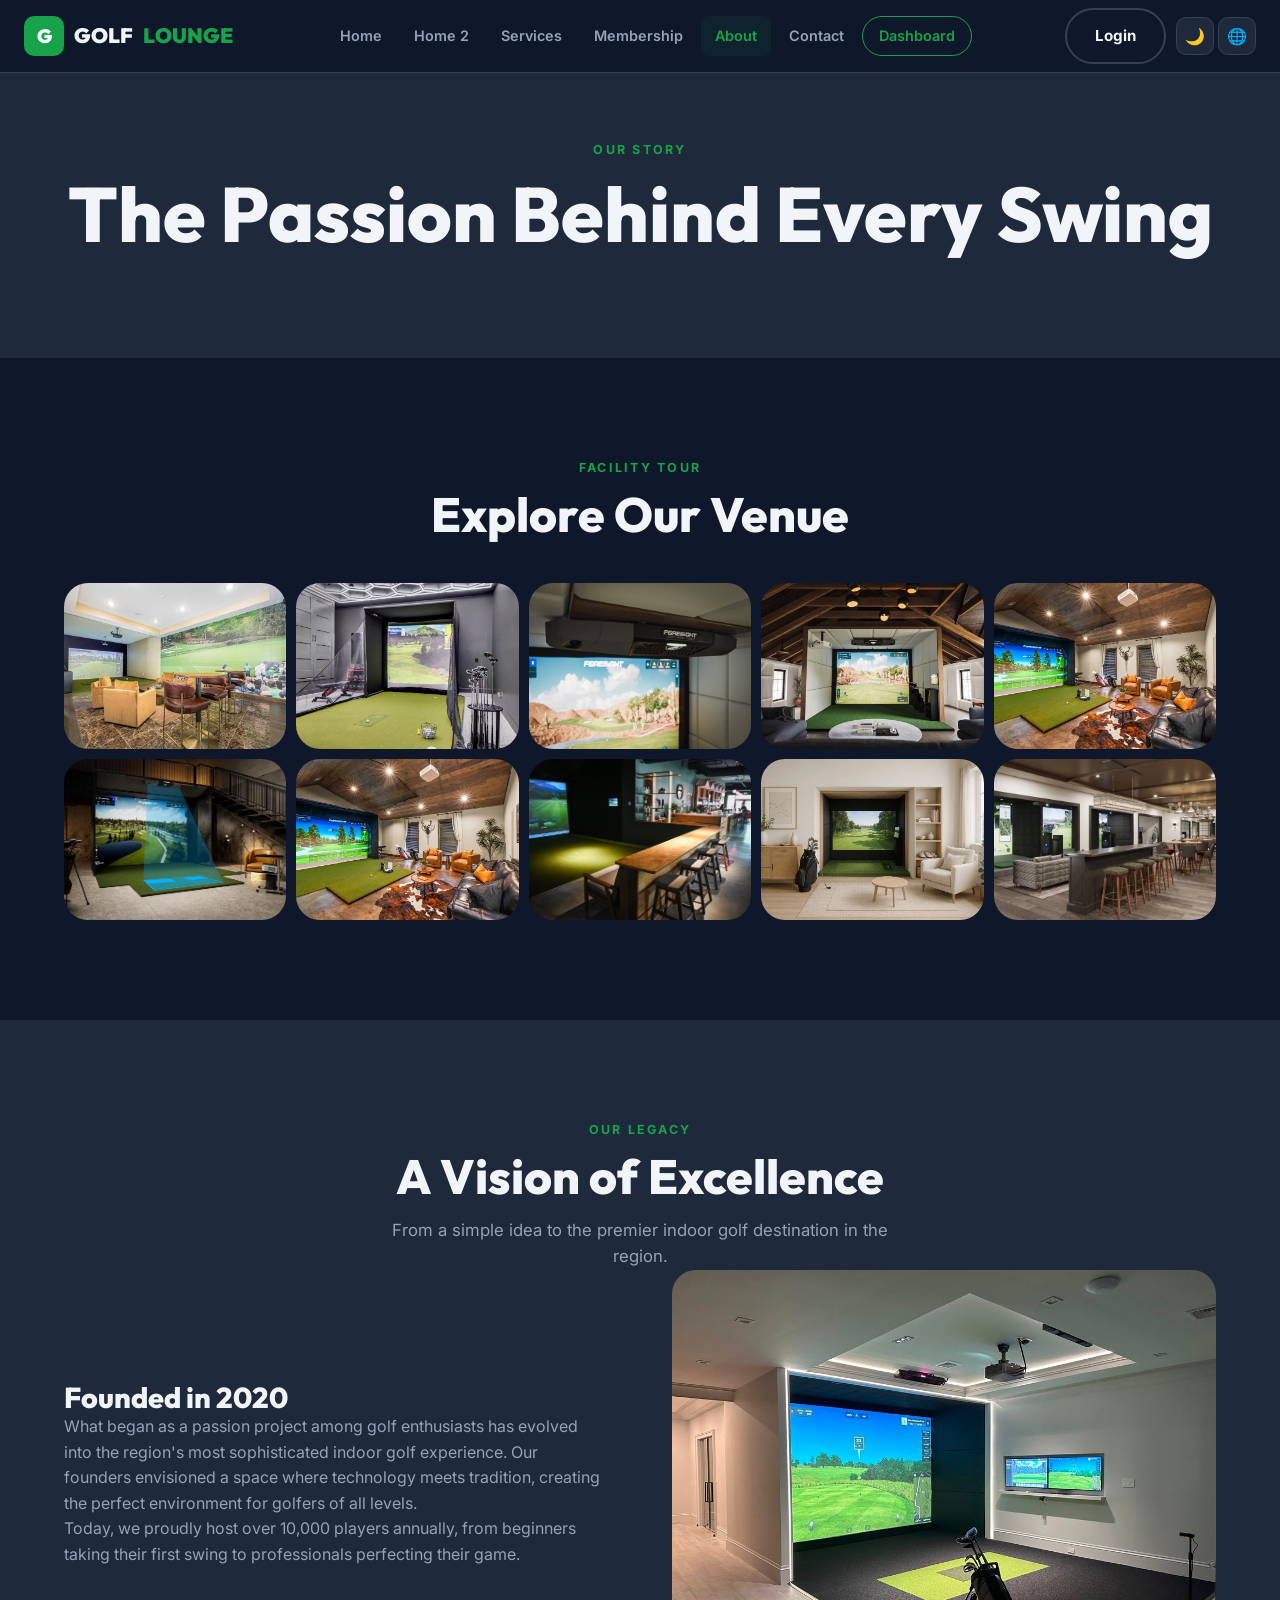
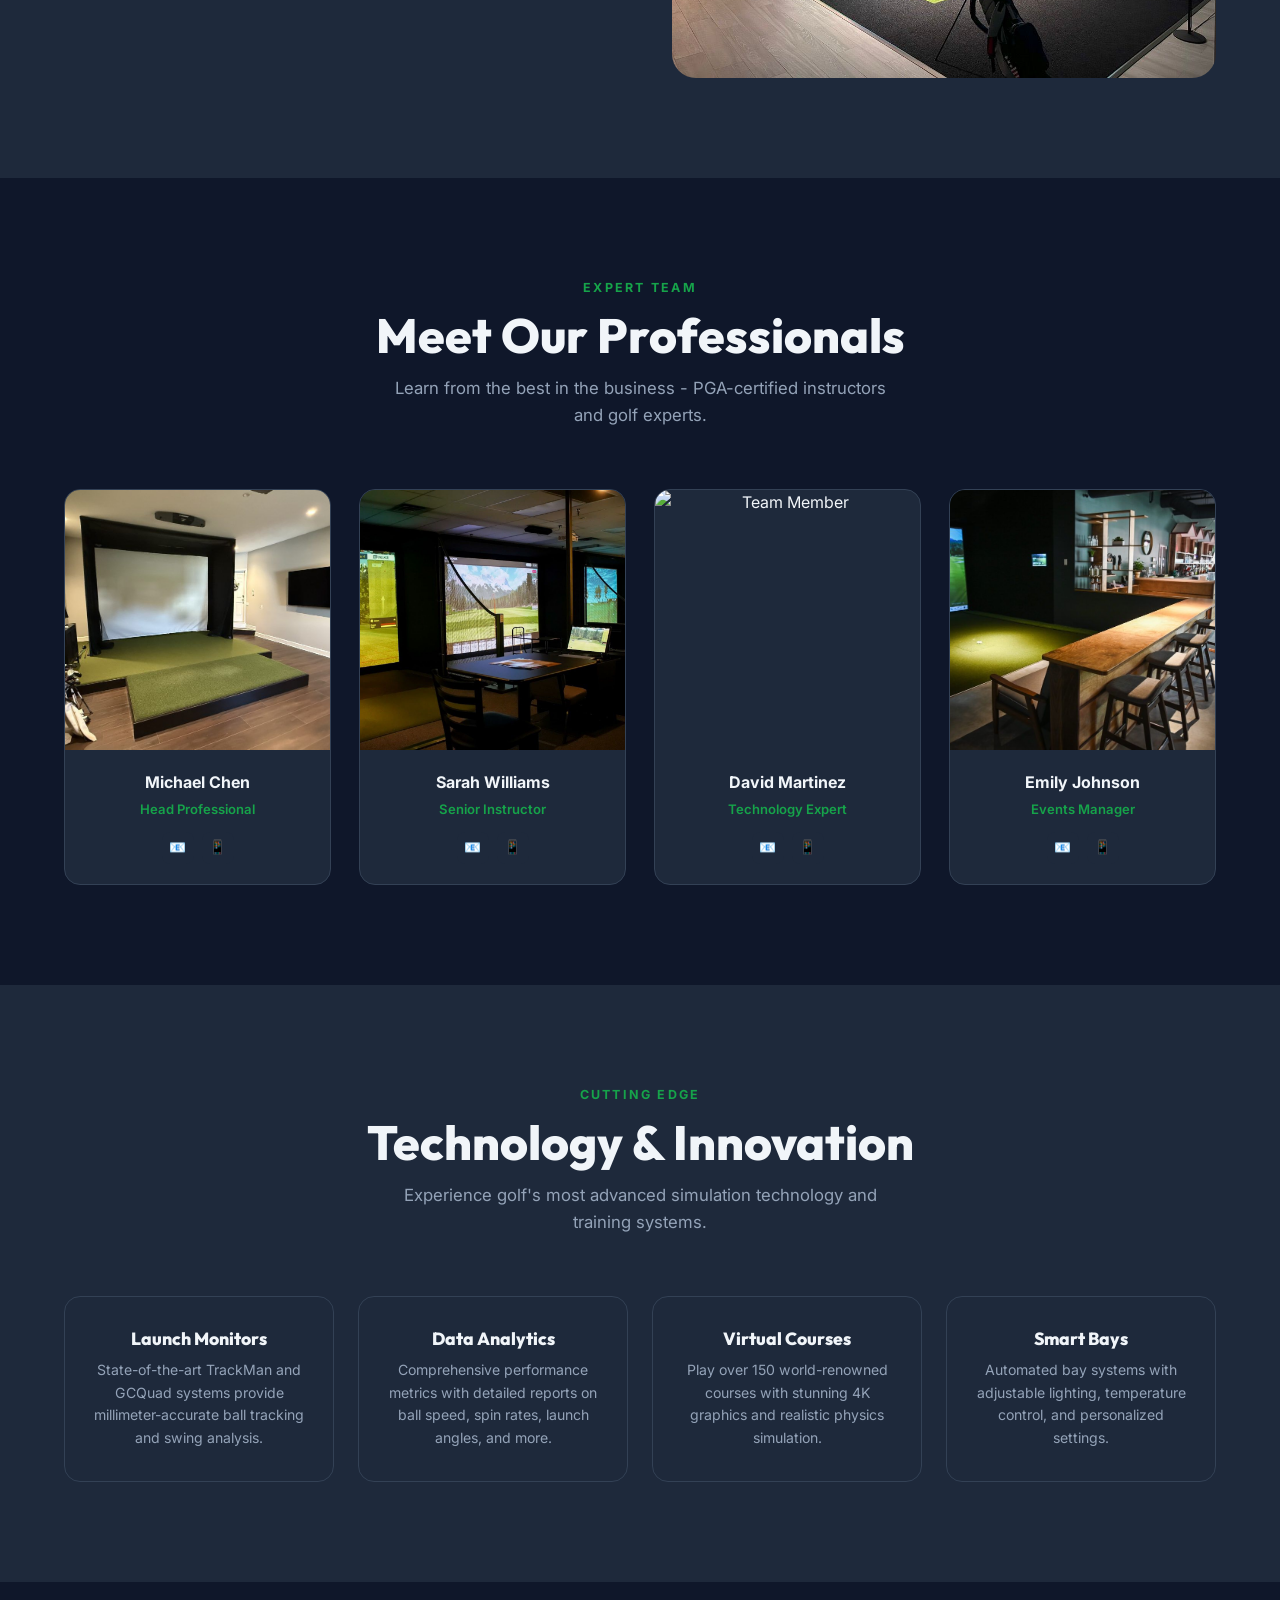
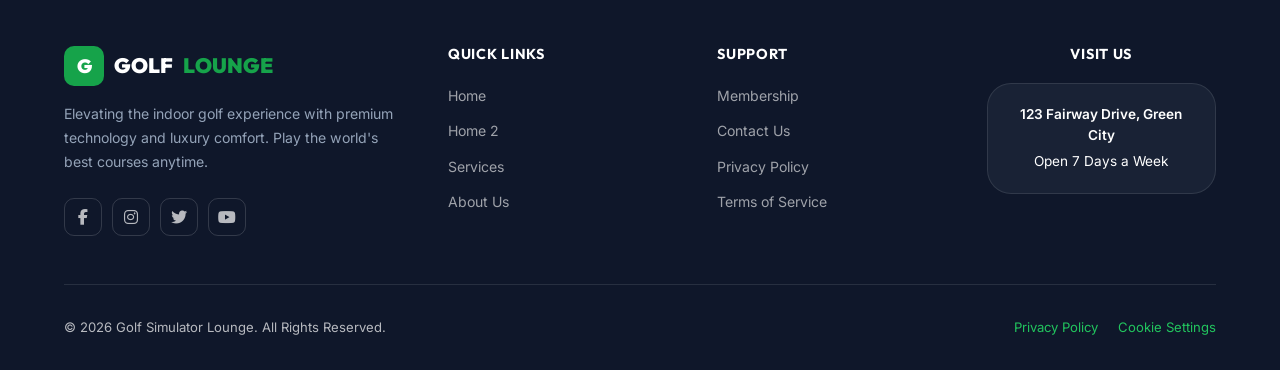
==== about.html @ bbbd9a03 "d" ====
<!DOCTYPE html>
<html lang="en" data-theme="dark">
<head>
    <meta charset="UTF-8">
    <meta name="viewport" content="width=device-width, initial-scale=1.0">
    <title>About Us | Indoor Golf Simulator Lounge</title>
    <meta name="description" content="Learn about our vision, the team behind our lounge, and why we are the top choice for indoor golf.">
    <link rel="stylesheet" href="css/style.css">
    <link rel="stylesheet" href="https://cdnjs.cloudflare.com/ajax/libs/font-awesome/6.4.0/css/all.min.css">
    <link rel="icon" href="data:image/svg+xml,<svg xmlns=%22http://www.w3.org/2000/svg%22 viewBox=%220 0 100 100%22><text y=%22.9em%22 font-size=%2290%22>📖</text></svg>">
</head>
<body>

    <!-- PAGE LOADER -->
    <div id="page-loader">
        <div class="loader-golf">
            <div class="loader-ball"></div>
            <div class="loader-text">ABOUT US</div>
            <div class="loader-bar"><div class="loader-bar-fill"></div></div>
        </div>
    </div>

    <!-- NAVBAR -->
    <nav class="navbar">
        <div class="nav-inner">
            <a href="index.html" class="nav-logo">
                <div class="logo-icon">G</div>
                GOLF<span>LOUNGE</span>
            </a>

            <div class="nav-menu">
                <a href="index.html" class="nav-link">Home</a>
                <a href="index2.html" class="nav-link">Home 2</a>
                <a href="services.html" class="nav-link">Services</a>
                <a href="membership.html" class="nav-link">Membership</a>
                <a href="about.html" class="nav-link">About</a>
                <a href="contact.html" class="nav-link">Contact</a>
                <a href="dashboard.html" class="nav-link dashboard-link">Dashboard</a>
            </div>

            <div class="nav-right">
                <div class="nav-cta">
                    <a href="login.html" class="btn btn-secondary">Login</a>
                </div>
                <div class="nav-icons">
                    <button class="icon-btn dark-toggle" title="Toggle Dark Mode">🌙</button>
                    <button class="icon-btn rtl-toggle" title="Toggle RTL">🌐</button>
                </div>
                <div class="hamburger">
                    <span></span>
                    <span></span>
                    <span></span>
                </div>
            </div>
        </div>
    </nav>

    <!-- MOBILE DRAWER -->
    <div class="mobile-drawer">
        <a href="index.html" class="nav-link">Home</a>
        <a href="index2.html" class="nav-link">Home 2</a>
        <a href="services.html" class="nav-link">Services</a>
        <a href="membership.html" class="nav-link">Membership</a>
        <a href="about.html" class="nav-link active">About</a>
        <a href="contact.html" class="nav-link">Contact</a>
        <a href="dashboard.html" class="nav-link">Dashboard</a>
        <div class="mobile-drawer-cta">
            <a href="login.html" class="btn btn-secondary btn-full">Login</a>
            <div style="display: flex; gap: 8px; margin-top: 10px;">
                <button class="icon-btn dark-toggle btn-full" style="flex: 1;">🌙 Theme</button>
                <button class="icon-btn rtl-toggle btn-full" style="flex: 1;">🌐 RTL</button>
            </div>
        </div>
    </div>

    <!-- HEADER -->
    <section class="section" style="padding-top: 140px; background: var(--bg-alt); text-align: center;">
        <div class="container reveal">
            <span class="section-label">OUR STORY</span>
            <h1>The Passion Behind Every Swing</h1>
        </div>
    </section>

    <!-- GALLERY SECTION -->
    <section class="section">
        <div class="container">
            <div class="section-center reveal">
                <span class="section-label">FACILITY TOUR</span>
                <h2 class="section-title">Explore Our Venue</h2>
            </div>
            
            <div class="courses-grid" style="grid-template-columns: repeat(5, 1fr); gap: 10px; margin-top: 40px;">
                <div class="img-frame reveal"><img src="img/WhatsApp Image 2026-04-02 at 11.07.59 AM (2).jpeg" alt="Facility 1"></div>
                <div class="img-frame reveal"><img src="img/WhatsApp Image 2026-04-02 at 11.07.58 AM (2).jpeg" alt="Facility 2"></div>
                <div class="img-frame reveal"><img src="img/WhatsApp Image 2026-04-02 at 11.07.57 AM (2).jpeg" alt="Facility 3"></div>
                <div class="img-frame reveal"><img src="img/WhatsApp Image 2026-04-02 at 11.07.56 AM (2).jpeg" alt="Facility 4"></div>
                <div class="img-frame reveal"><img src="img/WhatsApp Image 2026-04-02 at 11.07.55 AM (2).jpeg" alt="Facility 5"></div>
                <div class="img-frame reveal"><img src="img/WhatsApp Image 2026-04-02 at 11.07.57 AM (3).jpeg" alt="Facility 6"></div>
                <div class="img-frame reveal"><img src="img/WhatsApp Image 2026-04-02 at 11.07.58 AM (3).jpeg" alt="Facility 7"></div>
                <div class="img-frame reveal"><img src="img/WhatsApp Image 2026-04-02 at 11.08.01 AM (3).jpeg" alt="Facility 8"></div>
                <div class="img-frame reveal"><img src="img/WhatsApp Image 2026-04-02 at 11.08.02 AM (3).jpeg" alt="Facility 9"></div>
                <div class="img-frame reveal"><img src="img/WhatsApp Image 2026-04-02 at 11.08.03 AM.jpeg" alt="Facility 10"></div>
            </div>
        </div>
    </section>

    <!-- NEW SECTION 1: OUR STORY -->
    <section class="section" style="background: var(--bg-alt);">
        <div class="container">
            <div class="section-center reveal">
                <span class="section-label">OUR LEGACY</span>
                <h2 class="section-title">A Vision of Excellence</h2>
                <p class="section-sub">From a simple idea to the premier indoor golf destination in the region.</p>
            </div>

            <div class="split">
                <div class="reveal">
                    <h3>Founded in 2020</h3>
                    <p>What began as a passion project among golf enthusiasts has evolved into the region's most sophisticated indoor golf experience. Our founders envisioned a space where technology meets tradition, creating the perfect environment for golfers of all levels.</p>
                    <p>Today, we proudly host over 10,000 players annually, from beginners taking their first swing to professionals perfecting their game.</p>
                </div>
                <div class="reveal">
                    <img src="img/WhatsApp Image 2026-04-02 at 11.08.04 AM (1).jpeg" alt="Our Story" style="width: 100%; border-radius: var(--radius-lg);">
                </div>
            </div>
        </div>
    </section>

    <!-- NEW SECTION 2: MEET THE TEAM -->
    <section class="section">
        <div class="container">
            <div class="section-center reveal">
                <span class="section-label">EXPERT TEAM</span>
                <h2 class="section-title">Meet Our Professionals</h2>
                <p class="section-sub">Learn from the best in the business - PGA-certified instructors and golf experts.</p>
            </div>

            <div class="team-grid">
                <div class="team-card reveal">
                    <img src="img/WhatsApp Image 2026-04-02 at 11.08.05 AM (1).jpeg" alt="Team Member" class="team-img">
                    <div class="team-body">
                        <div class="team-name">Michael Chen</div>
                        <div class="team-role">Head Professional</div>
                        <div class="team-social">
                            <div class="social-btn">📧</div>
                            <div class="social-btn">📱</div>
                        </div>
                    </div>
                </div>
                <div class="team-card reveal">
                    <img src="img/WhatsApp Image 2026-04-02 at 11.08.06 AM (1).jpeg" alt="Team Member" class="team-img">
                    <div class="team-body">
                        <div class="team-name">Sarah Williams</div>
                        <div class="team-role">Senior Instructor</div>
                        <div class="team-social">
                            <div class="social-btn">📧</div>
                            <div class="social-btn">📱</div>
                        </div>
                    </div>
                </div>
                <div class="team-card reveal">
                    <img src="img/WhatsApp Image 2026-04-02 at 11.08.07 AM.jpeg" alt="Team Member" class="team-img">
                    <div class="team-body">
                        <div class="team-name">David Martinez</div>
                        <div class="team-role">Technology Expert</div>
                        <div class="team-social">
                            <div class="social-btn">📧</div>
                            <div class="social-btn">📱</div>
                        </div>
                    </div>
                </div>
                <div class="team-card reveal">
                    <img src="img/WhatsApp Image 2026-04-02 at 11.08.08 AM.jpeg" alt="Team Member" class="team-img">
                    <div class="team-body">
                        <div class="team-name">Emily Johnson</div>
                        <div class="team-role">Events Manager</div>
                        <div class="team-social">
                            <div class="social-btn">📧</div>
                            <div class="social-btn">📱</div>
                        </div>
                    </div>
                </div>
            </div>
        </div>
    </section>

    <!-- NEW SECTION 3: TECHNOLOGY & INNOVATION -->
    <section class="section" style="background: var(--bg-alt);">
        <div class="container">
            <div class="section-center reveal">
                <span class="section-label">CUTTING EDGE</span>
                <h2 class="section-title">Technology & Innovation</h2>
                <p class="section-sub">Experience golf's most advanced simulation technology and training systems.</p>
            </div>

            <div class="features-grid">
                <div class="feature-card reveal">
                    <h3>Launch Monitors</h3>
                    <p>State-of-the-art TrackMan and GCQuad systems provide millimeter-accurate ball tracking and swing analysis.</p>
                </div>
                <div class="feature-card reveal">
                    <h3>Data Analytics</h3>
                    <p>Comprehensive performance metrics with detailed reports on ball speed, spin rates, launch angles, and more.</p>
                </div>
                <div class="feature-card reveal">
                    <h3>Virtual Courses</h3>
                    <p>Play over 150 world-renowned courses with stunning 4K graphics and realistic physics simulation.</p>
                </div>
                <div class="feature-card reveal">
                    <h3>Smart Bays</h3>
                    <p>Automated bay systems with adjustable lighting, temperature control, and personalized settings.</p>
                </div>
            </div>
        </div>
    </section>

    <!-- FOOTER -->
    <footer>
        <div class="container">
            <div class="footer-grid">
                <div class="footer-brand">
                    <a href="index.html" class="nav-logo">
                        <div class="logo-icon">G</div>
                        GOLF<span>LOUNGE</span>
                    </a>
                    <p>Elevating the indoor golf experience with premium technology and luxury comfort. Play the world's best courses anytime.</p>
                    <div class="footer-socials">
                        <a href="#" class="footer-social" title="Facebook"><i class="fab fa-facebook-f"></i></a>
                        <a href="#" class="footer-social" title="Instagram"><i class="fab fa-instagram"></i></a>
                        <a href="#" class="footer-social" title="Twitter"><i class="fab fa-twitter"></i></a>
                        <a href="#" class="footer-social" title="YouTube"><i class="fab fa-youtube"></i></a>
                    </div>
                </div>

                <div class="footer-col" style="text-align: left;">
                    <h4>QUICK LINKS</h4>
                    <ul>
                        <li><a href="index.html">Home</a></li>
                        <li><a href="index2.html">Home 2</a></li>
                        <li><a href="services.html">Services</a></li>
                        <li><a href="about.html">About Us</a></li>
                    </ul>
                </div>

                <div class="footer-col" style="text-align: left;">
                    <h4>SUPPORT</h4>
                    <ul>
                        <li><a href="membership.html">Membership</a></li>
                        <li><a href="contact.html">Contact Us</a></li>
                        <li><a href="#">Privacy Policy</a></li>
                        <li><a href="#">Terms of Service</a></li>
                    </ul>
                </div>

                <div class="footer-col" style="text-align: center;">
                    <h4>VISIT US</h4>
                    <div class="glass-card" style="padding: 20px; margin-top: 16px;">
                        <p style="font-size: 0.85rem; color: #fff; font-weight: 600;">123 Fairway Drive, Green City</p>
                        <p style="font-size: 0.85rem; color: #fff; margin-top: 4px;">Open 7 Days a Week</p>
                    </div>
                </div>
            </div>

            <div class="footer-bottom">
                <div>&copy; 2026 Golf Simulator Lounge. All Rights Reserved.</div>
                <div>
                    <a href="#">Privacy Policy</a>
                    <a href="#">Cookie Settings</a>
                </div>
            </div>
        </div>
    </footer>

    <script src="js/main.js"></script>
</body>
</html>
---- css/style.css ----
/* ============================================================
   GOLF SIMULATOR LOUNGE — DESIGN SYSTEM
   Apple + Nike + Sports Club — Premium & Clean
   ============================================================ */

@import url('https://fonts.googleapis.com/css2?family=Inter:wght@300;400;500;600;700;800;900&family=Outfit:wght@400;600;700;800;900&display=swap');

/* ── TOKENS ── */
:root {
  --green: #16A34A;
  --green-dark: #15803D;
  --green-light: #22C55E;
  --green-glow: rgba(22,163,74,0.25);
  --gold: #D4AF37;

  /* Light Mode */
  --bg: #F8FAFC;
  --bg-alt: #F1F5F9;
  --card: #FFFFFF;
  --text: #0F172A;
  --text-muted: #64748B;
  --border: #E2E8F0;
  --shadow: 0 4px 24px rgba(0,0,0,0.08);
  --shadow-hover: 0 12px 40px rgba(22,163,74,0.2);

  --nav-bg: rgba(255,255,255,0.92);
  --footer-bg: #0F172A;

  --radius: 16px;
  --radius-sm: 10px;
  --radius-lg: 24px;
  --radius-xl: 32px;

  --transition: 0.3s cubic-bezier(0.4,0,0.2,1);
  --font: 'Inter', sans-serif;
  --font-display: 'Outfit', sans-serif;
}

[data-theme="dark"] {
  --bg: #0F172A;
  --bg-alt: #1E293B;
  --card: #1E293B;
  --text: #F1F5F9;
  --text-muted: #94A3B8;
  --border: #334155;
  --shadow: 0 4px 24px rgba(0,0,0,0.4);
  --shadow-hover: 0 12px 40px rgba(22,163,74,0.3);
  --nav-bg: rgba(15,23,42,0.92);
}

/* ── RESET ── */
*, *::before, *::after { box-sizing: border-box; margin: 0; padding: 0; }
html { scroll-behavior: smooth; }
body {
  font-family: var(--font);
  background: var(--bg);
  color: var(--text);
  line-height: 1.6;
  transition: background var(--transition), color var(--transition);
  overflow-x: hidden;
}
img { max-width: 100%; display: block; }
a { text-decoration: none; color: inherit; }
ul { list-style: none; }

/* ── TYPOGRAPHY ── */
h1,h2,h3,h4,h5,h6 { font-family: var(--font-display); font-weight: 800; line-height: 1.15; }
h1 { font-size: clamp(2.4rem, 6vw, 5rem); }
h2 { font-size: clamp(1.8rem, 4vw, 3rem); }
h3 { font-size: clamp(1.2rem, 2.5vw, 1.8rem); }
p { font-size: 1rem; color: var(--text-muted); }

.section-label {
  font-size: 0.78rem;
  font-weight: 700;
  letter-spacing: 0.18em;
  text-transform: uppercase;
  color: var(--green);
  display: block;
  margin-bottom: 0.6rem;
}

/* ── CONTAINER ── */
.container { max-width: 1200px; margin: 0 auto; padding: 0 24px; }
.section { padding: 100px 0; }
.section-center { text-align: center; }

/* ── BUTTONS ── */
.btn {
  display: inline-flex;
  align-items: center;
  gap: 8px;
  font-family: var(--font);
  font-size: 0.95rem;
  font-weight: 700;
  padding: 14px 28px;
  border-radius: 50px;
  border: 2px solid transparent;
  cursor: pointer;
  transition: all var(--transition);
  white-space: nowrap;
  text-align: center;
  justify-content: center;
}
.btn-primary {
  background: var(--green);
  color: #fff;
  border-color: var(--green);
  box-shadow: 0 4px 20px var(--green-glow);
}
.btn-primary:hover {
  background: var(--green-dark);
  border-color: var(--green-dark);
  transform: translateY(-2px);
  box-shadow: 0 8px 30px var(--green-glow);
}
.btn-secondary {
  background: transparent;
  color: var(--text);
  border-color: var(--border);
}
.btn-secondary:hover {
  border-color: var(--green);
  color: var(--green);
  transform: translateY(-2px);
}
.btn-outline-white {
  background: transparent;
  color: #fff;
  border-color: rgba(255,255,255,0.5);
}
.btn-outline-white:hover {
  background: rgba(255,255,255,0.1);
  border-color: #fff;
}
.btn-lg { padding: 18px 36px; font-size: 1.05rem; }
.btn-full { width: 100%; }

/* ── NAVBAR ── */
.navbar {
  position: fixed;
  top: 0; left: 0; right: 0;
  z-index: 999;
  background: var(--nav-bg);
  backdrop-filter: blur(20px);
  -webkit-backdrop-filter: blur(20px);
  border-bottom: 1px solid var(--border);
  transition: all var(--transition);
}
.nav-inner {
  display: flex;
  align-items: center;
  justify-content: space-between;
  height: 72px;
  padding: 0 24px;
  max-width: 1320px;
  margin: 0 auto;
}
.nav-logo {
  display: flex;
  align-items: center;
  gap: 10px;
  font-family: var(--font-display);
  font-size: 1.3rem;
  font-weight: 900;
  color: var(--text);
}
.nav-logo span { color: var(--green); }
.logo-icon {
  width: 40px; height: 40px;
  background: var(--green);
  border-radius: 10px;
  display: flex; align-items:center; justify-content:center;
  color: #fff; font-size: 1.2rem;
}

.nav-menu {
  display: flex;
  align-items: center;
  gap: 4px;
}
.nav-link {
  font-size: 0.9rem;
  font-weight: 600;
  padding: 8px 14px;
  border-radius: 8px;
  color: var(--text-muted);
  transition: all var(--transition);
  position: relative;
}
.nav-link:hover, .nav-link.active {
  color: var(--green);
  background: rgba(22,163,74,0.08);
}
.nav-link.dashboard-link {
  color: var(--green);
  border: 1.5px solid var(--green);
  border-radius: 50px;
  padding: 7px 16px;
}
.nav-link.dashboard-link:hover {
  background: var(--green);
  color: #fff;
}

.nav-right {
  display: flex;
  align-items: center;
  gap: 10px;
}
.nav-cta { display: flex; align-items: center; gap: 8px; }
.nav-icons { display: flex; align-items: center; gap: 4px; }
.icon-btn {
  width: 38px; height: 38px;
  border-radius: 10px;
  border: 1.5px solid var(--border);
  background: var(--card);
  display: flex; align-items:center; justify-content:center;
  cursor: pointer;
  font-size: 1rem;
  transition: all var(--transition);
  color: var(--text);
}
.icon-btn:hover { border-color: var(--green); color: var(--green); transform: scale(1.08); }

/* Mobile hamburger */
.hamburger {
  display: none;
  flex-direction: column;
  gap: 5px;
  cursor: pointer;
  padding: 6px;
}
.hamburger span {
  display: block;
  width: 24px; height: 2px;
  background: var(--text);
  border-radius: 2px;
  transition: all var(--transition);
}
.hamburger.open span:nth-child(1) { transform: translateY(7px) rotate(45deg); }
.hamburger.open span:nth-child(2) { opacity: 0; }
.hamburger.open span:nth-child(3) { transform: translateY(-7px) rotate(-45deg); }

/* Mobile drawer */
.mobile-drawer {
  display: none;
  position: fixed;
  top: 72px; left: 0; right: 0; bottom: 0;
  background: var(--bg);
  z-index: 998;
  padding: 24px;
  flex-direction: column;
  gap: 8px;
  overflow-y: auto;
  transform: translateX(-100%);
  transition: transform var(--transition);
}
.mobile-drawer.open { transform: translateX(0); }
.mobile-drawer .nav-link { font-size: 1.1rem; padding: 14px 16px; border-radius: var(--radius-sm); }
.mobile-drawer-cta { display: flex; flex-direction: column; gap: 10px; margin-top: 20px; }

/* ── HERO ── */
.hero {
  position: relative;
  min-height: 100vh;
  display: flex;
  align-items: center;
  overflow: hidden;
  padding-top: 72px;
}
.hero-bg {
  position: absolute;
  inset: 0;
  background-size: cover;
  background-position: center;
  z-index: 0;
}
.hero-bg::after {
  content: '';
  position: absolute;
  inset: 0;
  background: linear-gradient(135deg, rgba(0,0,0,0.75) 0%, rgba(0,0,0,0.35) 60%, transparent 100%);
}
.hero-content {
  position: relative;
  z-index: 1;
  color: #fff;
  text-align: center;
  width: 100%;
  padding: 80px 24px;
}
.hero-content h1 { color: #fff; text-shadow: 0 4px 20px rgba(0,0,0,0.4); }
.hero-content p { color: rgba(255,255,255,0.85); font-size: 1.15rem; margin: 20px auto; max-width: 540px; }
.hero-btns { display: flex; gap: 14px; justify-content: center; flex-wrap: wrap; margin-top: 32px; }
.hero-badge {
  display: inline-flex;
  align-items: center;
  gap: 8px;
  background: rgba(22,163,74,0.2);
  border: 1px solid rgba(22,163,74,0.5);
  backdrop-filter: blur(10px);
  border-radius: 50px;
  padding: 8px 18px;
  font-size: 0.82rem;
  font-weight: 700;
  color: #4ADE80;
  letter-spacing: 0.05em;
  margin-bottom: 20px;
}
.hero-badge span { width: 8px; height: 8px; background: #4ADE80; border-radius: 50%; animation: pulse 2s infinite; }
@keyframes pulse { 0%,100%{opacity:1;transform:scale(1)} 50%{opacity:0.5;transform:scale(1.5)} }

/* ── STATS BAR ── */
.stats-bar {
  background: var(--card);
  border-radius: var(--radius-lg);
  padding: 32px 40px;
  display: grid;
  grid-template-columns: repeat(4, 1fr);
  gap: 24px;
  margin: -60px 24px 0;
  position: relative;
  z-index: 2;
  box-shadow: var(--shadow);
  border: 1px solid var(--border);
}
.stat-item { text-align: center; }
.stat-number {
  font-family: var(--font-display);
  font-size: 2.4rem;
  font-weight: 900;
  color: var(--green);
  display: block;
}
.stat-label { font-size: 0.82rem; color: var(--text-muted); font-weight: 600; }

/* ── FEATURE CARDS ── */
.features-grid {
  display: grid;
  grid-template-columns: repeat(4,1fr);
  gap: 24px;
  margin-top: 60px;
}
.feature-card {
  background: var(--card);
  border: 1px solid var(--border);
  border-radius: var(--radius);
  padding: 32px 24px;
  text-align: center;
  transition: all var(--transition);
  position: relative;
  overflow: hidden;
}
.feature-card::before {
  content:'';
  position:absolute;
  top:0;left:0;right:0;
  height:3px;
  background: linear-gradient(90deg, var(--green), var(--green-light));
  transform: scaleX(0);
  transition: transform var(--transition);
}
.feature-card:hover::before { transform:scaleX(1); }
.feature-card:hover {
  transform: translateY(-6px);
  box-shadow: var(--shadow-hover);
  border-color: var(--green);
}
.feature-icon {
  width: 64px; height: 64px;
  background: linear-gradient(135deg, rgba(22,163,74,0.12), rgba(22,163,74,0.04));
  border-radius: 18px;
  display: flex; align-items:center; justify-content:center;
  font-size: 1.8rem;
  margin: 0 auto 20px;
  border: 1px solid rgba(22,163,74,0.2);
  transition: all var(--transition);
}
.feature-card:hover .feature-icon { background: var(--green); transform: rotate(5deg) scale(1.1); }
.feature-card h3 { font-size: 1.1rem; margin-bottom: 10px; }
.feature-card p { font-size: 0.88rem; }

/* ── HOW IT WORKS ── */
.steps-grid {
  display: grid;
  grid-template-columns: repeat(3,1fr);
  gap: 32px;
  margin-top: 60px;
  position: relative;
}
.steps-grid::before {
  content:'';
  position:absolute;
  top:40px; left:calc(16.67% + 24px); right:calc(16.67% + 24px);
  height:2px;
  background: linear-gradient(90deg, var(--green), var(--green-light));
  z-index:0;
}
.step-card {
  text-align: center;
  position: relative;
  z-index: 1;
}
.step-number {
  width: 80px; height: 80px;
  background: var(--green);
  border-radius: 50%;
  display: flex; align-items:center; justify-content:center;
  font-family: var(--font-display);
  font-size: 1.6rem;
  font-weight: 900;
  color: #fff;
  margin: 0 auto 24px;
  border: 4px solid var(--bg);
  box-shadow: 0 0 0 4px var(--green-glow), var(--shadow);
  transition: all var(--transition);
}
.step-card:hover .step-number { transform: scale(1.1); box-shadow: 0 0 0 8px var(--green-glow); }
.step-card h3 { margin-bottom: 10px; }

/* ── COURSES ── */
.courses-grid {
  display: grid;
  grid-template-columns: repeat(3,1fr);
  gap: 28px;
  margin-top: 60px;
}
.course-card {
  border-radius: var(--radius-lg);
  overflow: hidden;
  position: relative;
  cursor: pointer;
}
.course-img {
  width: 100%;
  height: 280px;
  object-fit: cover;
  transition: transform 0.5s ease;
}
.course-card:hover .course-img { transform: scale(1.08); }
.course-overlay {
  position: absolute;
  inset: 0;
  background: linear-gradient(0deg, rgba(0,0,0,0.85) 0%, transparent 60%);
  display: flex;
  flex-direction: column;
  justify-content: flex-end;
  padding: 28px;
  transition: all var(--transition);
}
.course-tag {
  font-size: 0.72rem;
  font-weight: 700;
  letter-spacing: 0.1em;
  text-transform: uppercase;
  color: var(--green-light);
  margin-bottom: 8px;
}
.course-overlay h3 { color: #fff; font-size: 1.3rem; }
.course-meta { color: rgba(255,255,255,0.7); font-size: 0.85rem; margin-top: 8px; }
.course-btn {
  margin-top: 16px;
  opacity: 0;
  transform: translateY(10px);
  transition: all var(--transition);
}
.course-card:hover .course-btn { opacity:1; transform:translateY(0); }

/* ── PRICING ── */
.pricing-grid {
  display: grid;
  grid-template-columns: repeat(3,1fr);
  gap: 28px;
  margin-top: 60px;
  align-items: stretch;
}
.price-card {
  background: var(--card);
  border: 1px solid var(--border);
  border-radius: var(--radius-lg);
  padding: 40px 32px;
  text-align: center;
  transition: all var(--transition);
  position: relative;
  overflow: hidden;
}
.price-card.featured {
  background: linear-gradient(135deg, var(--green) 0%, var(--green-dark) 100%);
  border-color: var(--green);
  color: #fff;
  transform: scale(1.04);
  box-shadow: 0 20px 60px rgba(22,163,74,0.35);
}
.price-card.featured p,
.price-card.featured .price-feature { color: rgba(255,255,255,0.85); }
.price-badge {
  position: absolute;
  top: 20px; right: 20px;
  background: var(--gold);
  color: #000;
  font-size: 0.72rem;
  font-weight: 800;
  letter-spacing: 0.08em;
  padding: 4px 12px;
  border-radius: 50px;
}
.price-card:hover:not(.featured) {
  transform: translateY(-8px);
  border-color: var(--green);
  box-shadow: var(--shadow-hover);
}
.price-icon { font-size: 2.5rem; margin-bottom: 16px; }
.price-name {
  font-family: var(--font-display);
  font-size: 1.1rem;
  font-weight: 700;
  color: var(--green);
  letter-spacing: 0.05em;
  margin-bottom: 4px;
}
.price-card.featured .price-name { color: rgba(255,255,255,0.9); }
.price-amount {
  font-family: var(--font-display);
  font-size: 3.5rem;
  font-weight: 900;
  color: var(--text);
  line-height: 1;
  margin: 20px 0 4px;
}
.price-card.featured .price-amount { color: #fff; }
.price-period { font-size: 0.85rem; color: var(--text-muted); margin-bottom: 24px; }
.price-divider { height: 1px; background: var(--border); margin: 20px 0; }
.price-card.featured .price-divider { background: rgba(255,255,255,0.2); }
.price-features { text-align: left; margin-bottom: 28px; }
.price-feature {
  display: flex;
  align-items: center;
  gap: 10px;
  font-size: 0.9rem;
  color: var(--text-muted);
  padding: 8px 0;
}
.price-feature .check { color: var(--green); font-weight: 700; font-size: 1rem; }
.price-card.featured .price-feature .check { color: #4ADE80; }

/* ── TESTIMONIALS ── */
.testimonials-grid {
  display: grid;
  grid-template-columns: repeat(3,1fr);
  gap: 24px;
  margin-top: 60px;
}
.testimonial-card {
  background: var(--card);
  border: 1px solid var(--border);
  border-radius: var(--radius);
  padding: 32px;
  transition: all var(--transition);
}
.testimonial-card:hover { transform: translateY(-4px); box-shadow: var(--shadow-hover); }
.stars { color: var(--gold); font-size: 1.1rem; margin-bottom: 16px; }
.testimonial-card p { font-size: 0.95rem; color: var(--text); line-height: 1.7; }
.testimonial-author {
  display: flex;
  align-items: center;
  gap: 12px;
  margin-top: 24px;
}
.author-avatar {
  width: 48px; height: 48px;
  border-radius: 50%;
  object-fit: cover;
  border: 2px solid var(--green);
}
.author-avatar-placeholder {
  width: 48px; height: 48px;
  border-radius: 50%;
  background: linear-gradient(135deg, var(--green), var(--green-light));
  display: flex; align-items:center; justify-content:center;
  color: #fff;
  font-weight: 700;
  font-size: 1rem;
}
.author-name { font-weight: 700; font-size: 0.9rem; }
.author-role { font-size: 0.8rem; color: var(--text-muted); }

/* ── CTA BANNER ── */
.cta-banner {
  background: linear-gradient(135deg, #0F172A 0%, #16A34A 100%);
  border-radius: var(--radius-xl);
  padding: 80px 60px;
  text-align: center;
  position: relative;
  overflow: hidden;
}
.cta-banner::before {
  content:'';
  position:absolute;
  top:-50%; right:-10%;
  width:400px; height:400px;
  background: radial-gradient(circle, rgba(255,255,255,0.06), transparent 60%);
  border-radius:50%;
}
.cta-banner h2 { color:#fff; margin-bottom:16px; }
.cta-banner p { color:rgba(255,255,255,0.75); margin-bottom:36px; font-size:1.1rem; }
.cta-banner .btn-row { display:flex; gap:14px; justify-content:center; flex-wrap:wrap; }

/* ── SECTION TITLE ── */
.section-title { margin-bottom: 12px; }
.section-sub { font-size: 1.05rem; max-width: 520px; margin: 0 auto; }

/* ── IMAGE FRAME ── */
.img-frame {
  border-radius: var(--radius-lg);
  overflow: hidden;
  position: relative;
}
.img-frame img { width: 100%; height: 100%; object-fit: cover; }
.img-frame-badge {
  position: absolute;
  bottom: 20px; left: 20px;
  background: rgba(0,0,0,0.6);
  backdrop-filter: blur(10px);
  border-radius: var(--radius-sm);
  padding: 10px 16px;
  color: #fff;
  font-size: 0.85rem;
  font-weight: 600;
}

/* ── SPLIT SECTION ── */
.split { display: grid; grid-template-columns: 1fr 1fr; gap: 64px; align-items: center; }
.split-reverse { direction: rtl; }
.split-reverse > * { direction: ltr; }

/* ── SERVICES ── */
.services-grid {
  display: grid;
  grid-template-columns: repeat(3,1fr);
  gap: 28px;
  margin-top: 60px;
}
.service-card {
  background: var(--card);
  border: 1px solid var(--border);
  border-radius: var(--radius-lg);
  overflow: hidden;
  transition: all var(--transition);
  text-align: center;
}
.service-card:hover { transform: translateY(-6px); box-shadow: var(--shadow-hover); border-color: var(--green); }
.service-img {
  width: 100%;
  height: 220px;
  object-fit: cover;
  transition: transform 0.5s ease;
}
.service-card:hover .service-img { transform: scale(1.05); }
.service-body { padding: 28px 24px; }
.service-icon { font-size: 2rem; margin-bottom: 14px; }
.service-body h3 { margin-bottom: 10px; font-size: 1.2rem; }
.service-body p { font-size: 0.88rem; margin-bottom: 20px; }

/* ── ABOUT ── */
.team-grid {
  display: grid;
  grid-template-columns: repeat(4, 1fr);
  gap: 28px;
  margin-top: 60px;
}
.team-card {
  background: var(--card);
  border: 1px solid var(--border);
  border-radius: var(--radius);
  overflow: hidden;
  text-align: center;
  transition: all var(--transition);
}
.team-card:hover { transform: translateY(-6px); box-shadow: var(--shadow-hover); }
.team-img { width:100%; height:260px; object-fit:cover; object-position:top; }
.team-body { padding: 20px; }
.team-name { font-weight: 700; font-size: 1rem; margin-bottom: 4px; }
.team-role { font-size: 0.82rem; color: var(--green); font-weight: 600; }
.team-social { display:flex; gap:8px; justify-content:center; margin-top:12px; }
.social-btn {
  width:32px; height:32px;
  border-radius:8px;
  background:var(--bg-alt);
  display:flex; align-items:center; justify-content:center;
  font-size:0.85rem;
  color:var(--text-muted);
  transition:all var(--transition);
}
.social-btn:hover { background:var(--green); color:#fff; }

.why-grid {
  display: grid;
  grid-template-columns: repeat(2, 1fr);
  gap: 20px;
  margin-top: 40px;
}
.why-item {
  display: flex;
  align-items: flex-start;
  gap: 16px;
  padding: 20px;
  background: var(--card);
  border: 1px solid var(--border);
  border-radius: var(--radius);
  transition: all var(--transition);
}
.why-item:hover { border-color: var(--green); transform: translateX(4px); }
.why-icon {
  width: 48px; height: 48px;
  border-radius: 12px;
  background: rgba(22,163,74,0.1);
  display: flex; align-items:center; justify-content:center;
  font-size: 1.4rem;
  flex-shrink: 0;
}
.why-item h4 { font-size: 1rem; margin-bottom: 4px; }
.why-item p { font-size: 0.85rem; }

/* ── CONTACT ── */
.contact-grid {
  display: grid;
  grid-template-columns: 1fr 1.2fr;
  gap: 60px;
  align-items: start;
}
.contact-info h2 { margin-bottom: 16px; }
.contact-info p { margin-bottom: 32px; }
.contact-items { display:flex; flex-direction:column; gap:20px; }
.contact-item {
  display: flex;
  align-items: center;
  gap: 16px;
}
.contact-icon {
  width: 48px; height: 48px;
  border-radius: 12px;
  background: rgba(22,163,74,0.1);
  display: flex; align-items:center; justify-content:center;
  font-size: 1.3rem;
  border: 1px solid rgba(22,163,74,0.2);
  flex-shrink: 0;
}
.contact-item strong { display:block; font-size:0.9rem; margin-bottom:2px; }
.contact-item span { font-size:0.85rem; color:var(--text-muted); }

.contact-form-wrap {
  background: var(--card);
  border: 1px solid var(--border);
  border-radius: var(--radius-lg);
  padding: 40px;
}
.map-embed {
  border-radius: var(--radius);
  overflow: hidden;
  margin-top: 40px;
  height: 280px;
  border: 1px solid var(--border);
}
.map-embed iframe { width:100%; height:100%; border:none; }

/* ── FORM ── */
.form-group { margin-bottom: 20px; }
.form-label {
  display: block;
  font-size: 0.85rem;
  font-weight: 700;
  margin-bottom: 8px;
  color: var(--text);
}
.form-input, .form-textarea, .form-select {
  width: 100%;
  padding: 14px 16px;
  background: var(--bg);
  border: 1.5px solid var(--border);
  border-radius: var(--radius-sm);
  color: var(--text);
  font-family: var(--font);
  font-size: 0.95rem;
  transition: all var(--transition);
  outline: none;
}
.form-input:focus, .form-textarea:focus, .form-select:focus {
  border-color: var(--green);
  box-shadow: 0 0 0 3px rgba(22,163,74,0.12);
}
.form-textarea { resize: vertical; min-height: 130px; }
.form-row { display: grid; grid-template-columns: 1fr 1fr; gap: 16px; }

/* ── GLASS CARD ── */
.glass-card {
  background: rgba(255,255,255,0.07);
  backdrop-filter: blur(20px);
  -webkit-backdrop-filter: blur(20px);
  border: 1px solid rgba(255,255,255,0.15);
  border-radius: var(--radius-lg);
}
[data-theme="dark"] .glass-card {
  background: rgba(30,41,59,0.7);
  border-color: rgba(255,255,255,0.1);
}

/* ── FOOTER ── */
footer {
  background: var(--footer-bg);
  color: rgba(255,255,255,0.7);
  padding: 64px 0 32px;
}
.footer-grid {
  display: grid;
  grid-template-columns: 1.5fr 1fr 1fr 1fr;
  gap: 40px;
  padding-bottom: 48px;
  border-bottom: 1px solid rgba(255,255,255,0.1);
}
.footer-brand .nav-logo { margin-bottom: 16px; color: #fff; }
.footer-brand p { font-size: 0.88rem; line-height: 1.7; margin-bottom: 24px; }
.footer-socials { display:flex; gap:10px; }
.footer-social {
  width: 38px; height: 38px;
  border-radius: 10px;
  border: 1px solid rgba(255,255,255,0.15);
  display: flex; align-items:center; justify-content:center;
  font-size: 1rem;
  color: rgba(255,255,255,0.7);
  transition: all var(--transition);
}
.footer-social:hover { background: var(--green); border-color: var(--green); color: #fff; }
.footer-col h4 {
  color: #fff;
  font-size: 0.9rem;
  font-weight: 700;
  letter-spacing: 0.05em;
  margin-bottom: 20px;
}
.footer-col ul { display:flex; flex-direction:column; gap:10px; }
.footer-col ul li a {
  font-size: 0.88rem;
  color: rgba(255,255,255,0.6);
  transition: color var(--transition);
}
.footer-col ul li a:hover { color: var(--green-light); }
.footer-bottom {
  display: flex;
  align-items: center;
  justify-content: space-between;
  padding-top: 32px;
  font-size: 0.82rem;
}
.footer-bottom a { color: var(--green-light); margin-left: 16px; }

/* ── BADGE / CHIP ── */
.chip {
  display: inline-flex;
  align-items: center;
  gap: 6px;
  background: rgba(22,163,74,0.1);
  border: 1px solid rgba(22,163,74,0.25);
  color: var(--green);
  border-radius: 50px;
  padding: 5px 14px;
  font-size: 0.78rem;
  font-weight: 700;
  letter-spacing: 0.05em;
}

/* ── LEADERBOARD ── */
.leaderboard-table { width:100%; border-collapse:collapse; margin-top:32px; }
.leaderboard-table th {
  padding: 14px 16px;
  text-align:left;
  font-size:0.8rem;
  font-weight:700;
  letter-spacing:0.06em;
  text-transform:uppercase;
  color:var(--text-muted);
  border-bottom: 2px solid var(--border);
}
.leaderboard-table td {
  padding: 16px;
  font-size:0.9rem;
  border-bottom: 1px solid var(--border);
  color:var(--text);
}
.leaderboard-table tr:hover td { background:var(--bg-alt); }
.rank-badge {
  width:32px; height:32px;
  border-radius:50%;
  display:inline-flex; align-items:center; justify-content:center;
  font-weight:800; font-size:0.85rem;
  background:var(--bg-alt);
  color:var(--text);
}
.rank-badge.gold { background:var(--gold); color:#000; }
.rank-badge.silver { background:#C0C0C0; color:#000; }
.rank-badge.bronze { background:#CD7F32; color:#000; }
.score-pill {
  background:rgba(22,163,74,0.1);
  color:var(--green);
  border-radius:50px;
  padding:4px 12px;
  font-size:0.8rem;
  font-weight:700;
}

/* ── ANIMATIONS ── */
@keyframes fadeInUp {
  from { opacity:0; transform:translateY(30px); }
  to { opacity:1; transform:translateY(0); }
}
@keyframes float {
  0%,100%{ transform:translateY(0); }
  50%{ transform:translateY(-12px); }
}
@keyframes slideInLeft {
  from { opacity:0; transform:translateX(-40px); }
  to { opacity:1; transform:translateX(0); }
}
@keyframes countUp { from{opacity:0;} to{opacity:1;} }

.fade-in { opacity:0; animation:fadeInUp 0.7s ease forwards; }
.fade-in-1 { animation-delay:0.1s; }
.fade-in-2 { animation-delay:0.2s; }
.fade-in-3 { animation-delay:0.3s; }
.fade-in-4 { animation-delay:0.4s; }

/* scroll-reveal */
.reveal { opacity:0; transform:translateY(30px); transition:opacity 0.7s ease, transform 0.7s ease; }
.reveal.visible { opacity:1; transform:translateY(0); }

/* ── SCROLL BAR ── */
::-webkit-scrollbar { width:6px; }
::-webkit-scrollbar-track { background:var(--bg); }
::-webkit-scrollbar-thumb { background:var(--green); border-radius:3px; }

/* ── LOADER ── */
#page-loader {
  position:fixed; inset:0; z-index:9999;
  background:#0F172A;
  display:flex; align-items:center; justify-content:center;
  transition:opacity 0.5s, visibility 0.5s;
}
#page-loader.hidden { opacity:0; visibility:hidden; }
.loader-golf {
  text-align:center;
}
.loader-ball {
  width:24px; height:24px;
  background:#fff;
  border-radius:50%;
  margin:0 auto 20px;
  animation:float 1s ease-in-out infinite;
  box-shadow: 0 0 20px rgba(22,163,74,0.8);
}
.loader-text {
  color:#fff;
  font-family:var(--font-display);
  font-size:1.2rem;
  font-weight:700;
}
.loader-bar {
  width:200px; height:3px;
  background:rgba(255,255,255,0.15);
  border-radius:2px;
  margin:16px auto 0;
  overflow:hidden;
}
.loader-bar-fill {
  height:100%;
  background:var(--green);
  border-radius:2px;
  animation:loader-fill 1.5s ease forwards;
}
@keyframes loader-fill { from{width:0} to{width:100%} }

/* ── RESPONSIVE ── */
/* Tablet View (768px - 1024px) */
@media (max-width:1024px) and (min-width:769px) {
  .nav-menu, .nav-cta, .nav-icons { display:none; }
  .hamburger { display:flex; }
  .mobile-drawer { display:flex; }
  h1 { font-size:2.2rem; }
  h2 { font-size:1.8rem; }
  .section { padding:80px 0; }
  .stats-bar { grid-template-columns: repeat(2,1fr); margin:0 24px; margin-top:-40px; padding:32px; }
  .features-grid { grid-template-columns: repeat(2,1fr); }
  .courses-grid { grid-template-columns: repeat(2,1fr); }
  .testimonials-grid { grid-template-columns: repeat(2,1fr); }
  .services-grid { grid-template-columns: repeat(2,1fr); }
  .team-grid { grid-template-columns: repeat(2,1fr); }
  .pricing-grid { grid-template-columns: repeat(2,1fr); max-width:800px; margin-inline:auto; }
  .pricing-grid .price-card.featured { transform:scale(1); }
  .steps-grid { grid-template-columns: repeat(2,1fr); }
  .steps-grid::before { display:none; }
  .why-grid { grid-template-columns: repeat(2,1fr); }
  .split { grid-template-columns:1fr; gap:40px; }
  .contact-grid { grid-template-columns:1fr; }
  .footer-grid { grid-template-columns: repeat(2,1fr); gap:32px; }
  .footer-bottom { flex-direction:column; gap:12px; text-align:center; }
  .cta-banner { padding:60px 32px; }
  .form-row { grid-template-columns:1fr; }
  .contact-form-wrap { padding:32px; }
  .container { padding:0 32px; }
}

/* Mobile View (max-width: 768px) */
@media (max-width:768px) {
  .nav-menu, .nav-cta, .nav-icons { display:none; }
  .hamburger { display:flex; }
  .mobile-drawer { display:flex; }
  h1 { font-size:2rem; }
  h2 { font-size:1.6rem; }
  .section { padding:64px 0; }
  .stats-bar { grid-template-columns: repeat(2,1fr); margin:0 16px; margin-top:-40px; padding:24px; }
  .courses-grid, .testimonials-grid, .features-grid, .steps-grid, .services-grid { grid-template-columns:1fr; }
  .steps-grid::before { display:none; }
  .why-grid { grid-template-columns:1fr; }
  .footer-grid { grid-template-columns:1fr; gap:32px; }
  .footer-bottom { flex-direction:column; gap:12px; text-align:center; }
  .cta-banner { padding:48px 24px; }
  .form-row { grid-template-columns:1fr; }
  .contact-form-wrap { padding:24px; }
  .team-grid { grid-template-columns:1fr; }
  .pricing-grid { grid-template-columns: 1fr; max-width:400px; margin-inline:auto; }
  .pricing-grid .price-card.featured { transform:scale(1); }
  .container { padding:0 16px; }
}

/* Small Mobile (max-width: 480px) */
@media (max-width:480px) {
  .container { padding:0 16px; }
  .pricing-grid { max-width:100%; }
  .team-grid { grid-template-columns:1fr; }
  .stats-bar { grid-template-columns: 1fr; gap:16px; padding:20px; }
}

/* Center all content in mobile and tablet views */
@media (max-width:1024px) {
  .section-center { text-align: center; }
  .footer-col { text-align: center !important; }
  .footer-col ul { justify-content: center; }
  .contact-info { text-align: center; }
  .contact-items { justify-content: center; }
  .hero-content { text-align: center; }
  .hero-btns { justify-content: center; }
  
  /* Center all subheadings */
  h2 { text-align: center !important; }
  h3 { text-align: center !important; }
  h4 { text-align: center !important; }
  .section-title { text-align: center !important; }
  .section-sub { text-align: center !important; margin: 0 auto; }
  .feature-card h3 { text-align: center !important; }
  .service-card h3 { text-align: center !important; }
  .team-name { text-align: center !important; }
  .team-role { text-align: center !important; }
  .price-name { text-align: center !important; }
  .contact-info h2 { text-align: center !important; }
  .why-item h4 { text-align: center !important; }
  .cta-banner h2 { text-align: center !important; }
  .cta-banner p { text-align: center !important; }
}

/* Dashboard Responsive */
@media (max-width:1024px) {
  .dashboard-sidebar { transform: translateX(-100%); position: fixed; height: 100vh; z-index: 1000; }
  .dashboard-sidebar.open { transform: translateX(0); }
  .dashboard-main { margin-left: 0; }
  .dash-grid { grid-template-columns: repeat(2,1fr); }
  .viz-grid { grid-template-columns: 1fr; }
}

@media (max-width:768px) {
  .dash-grid { grid-template-columns: 1fr; }
  .topbar { padding: 0 16px; }
  .content-scroll { padding: 16px; }
}
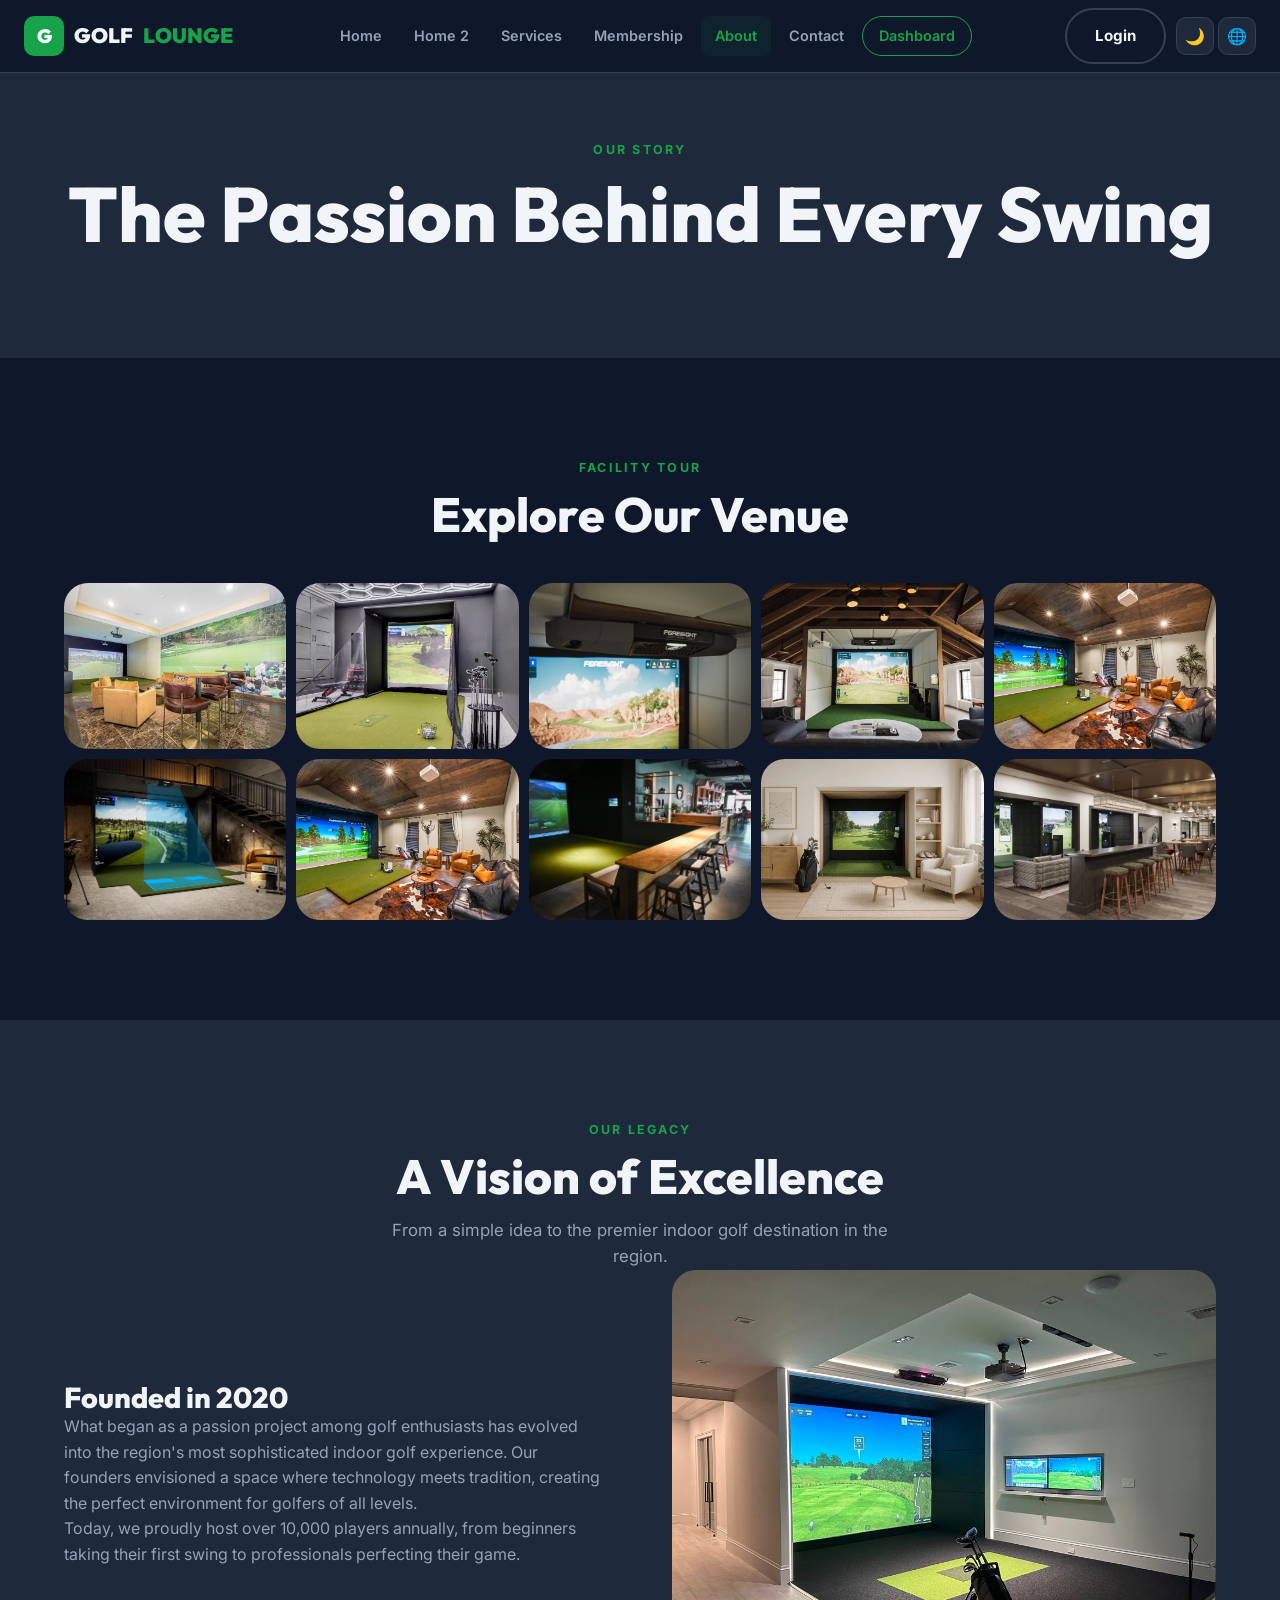
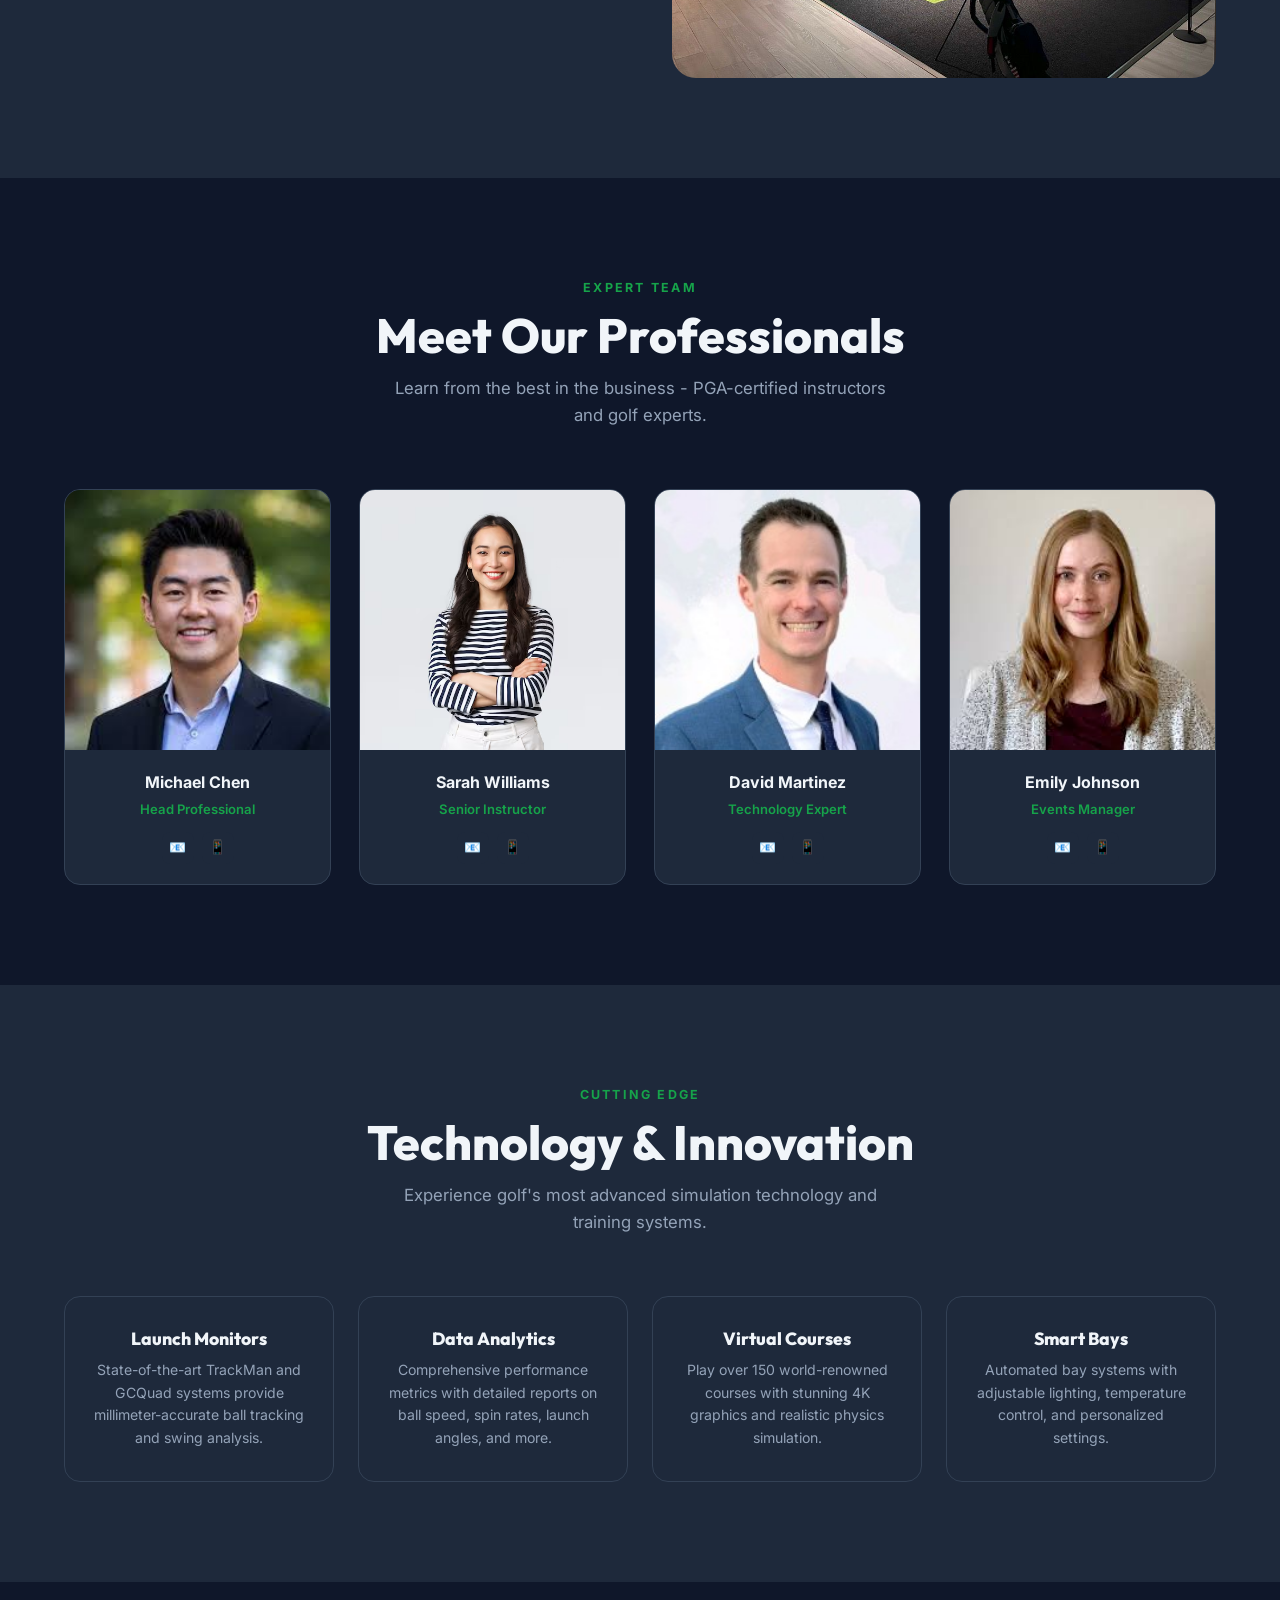
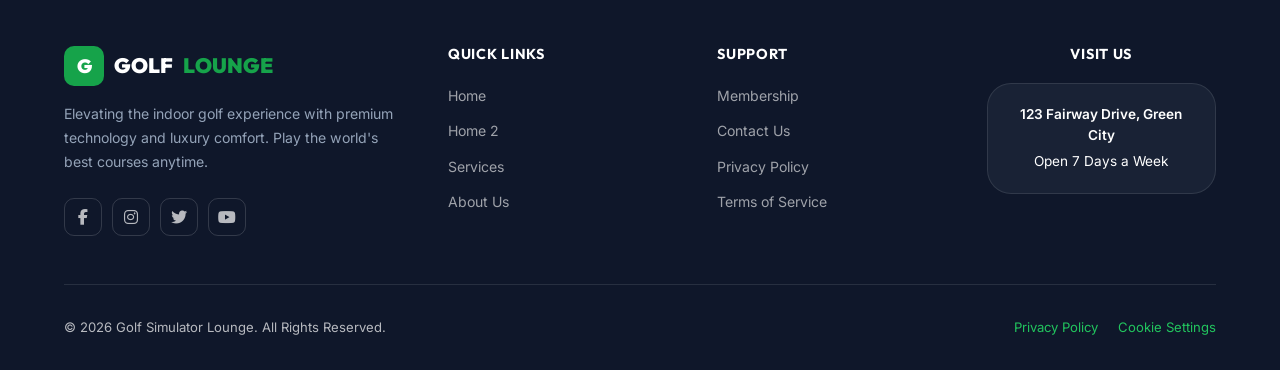
==== commit e3a2b89d: "xdfcgvbn m," ====
--- a/about.html
+++ b/about.html
@@ -137,7 +137,7 @@
 
             <div class="team-grid">
                 <div class="team-card reveal">
-                    <img src="img/WhatsApp Image 2026-04-02 at 11.08.05 AM (1).jpeg" alt="Team Member" class="team-img">
+                    <img src="img/Michael Chen.jpg" alt="Michael Chen" class="team-img">
                     <div class="team-body">
                         <div class="team-name">Michael Chen</div>
                         <div class="team-role">Head Professional</div>
@@ -148,7 +148,7 @@
                     </div>
                 </div>
                 <div class="team-card reveal">
-                    <img src="img/WhatsApp Image 2026-04-02 at 11.08.06 AM (1).jpeg" alt="Team Member" class="team-img">
+                    <img src="img/Sarah Williams.avif" alt="Sarah Williams" class="team-img">
                     <div class="team-body">
                         <div class="team-name">Sarah Williams</div>
                         <div class="team-role">Senior Instructor</div>
@@ -159,7 +159,7 @@
                     </div>
                 </div>
                 <div class="team-card reveal">
-                    <img src="img/WhatsApp Image 2026-04-02 at 11.08.07 AM.jpeg" alt="Team Member" class="team-img">
+                    <img src="img/David Martinez.jpg" alt="David Martinez" class="team-img">
                     <div class="team-body">
                         <div class="team-name">David Martinez</div>
                         <div class="team-role">Technology Expert</div>
@@ -170,7 +170,7 @@
                     </div>
                 </div>
                 <div class="team-card reveal">
-                    <img src="img/WhatsApp Image 2026-04-02 at 11.08.08 AM.jpeg" alt="Team Member" class="team-img">
+                    <img src="img/Emily Johnson.jpg" alt="Emily Johnson" class="team-img">
                     <div class="team-body">
                         <div class="team-name">Emily Johnson</div>
                         <div class="team-role">Events Manager</div>
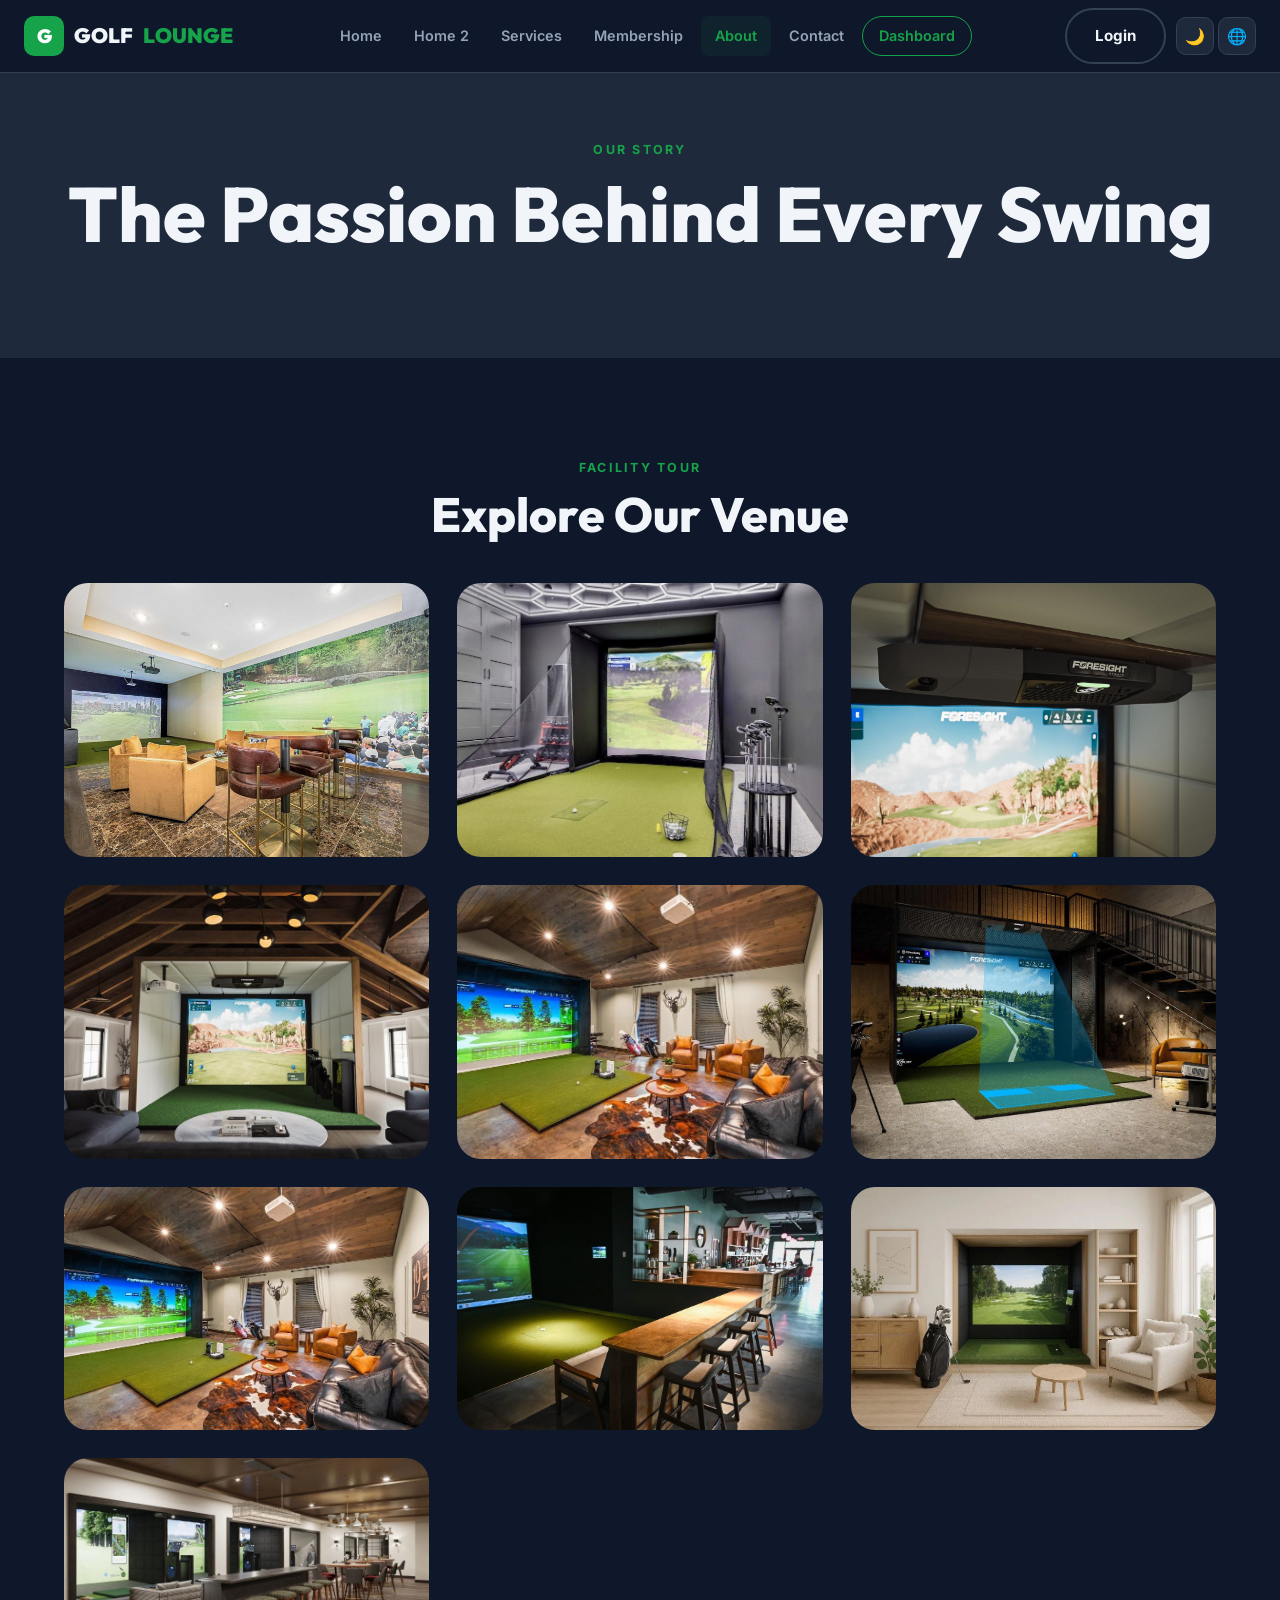
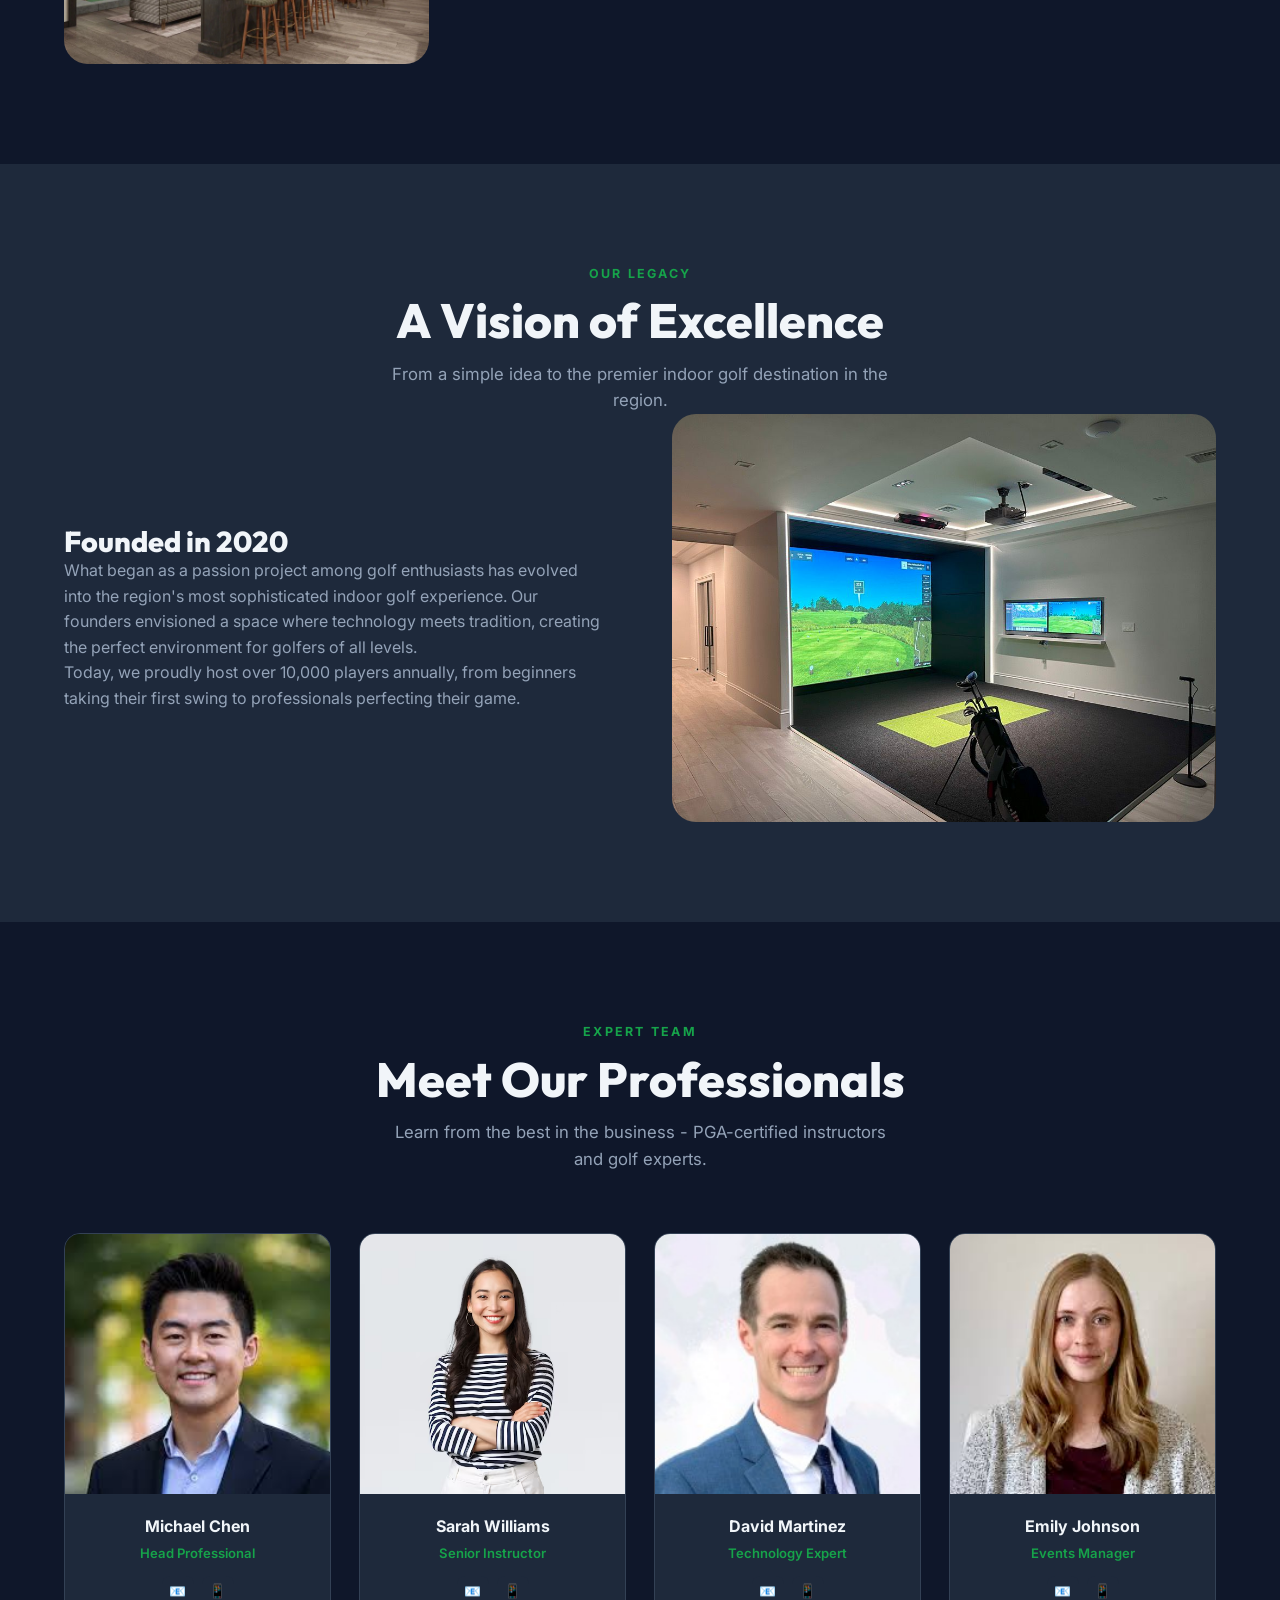
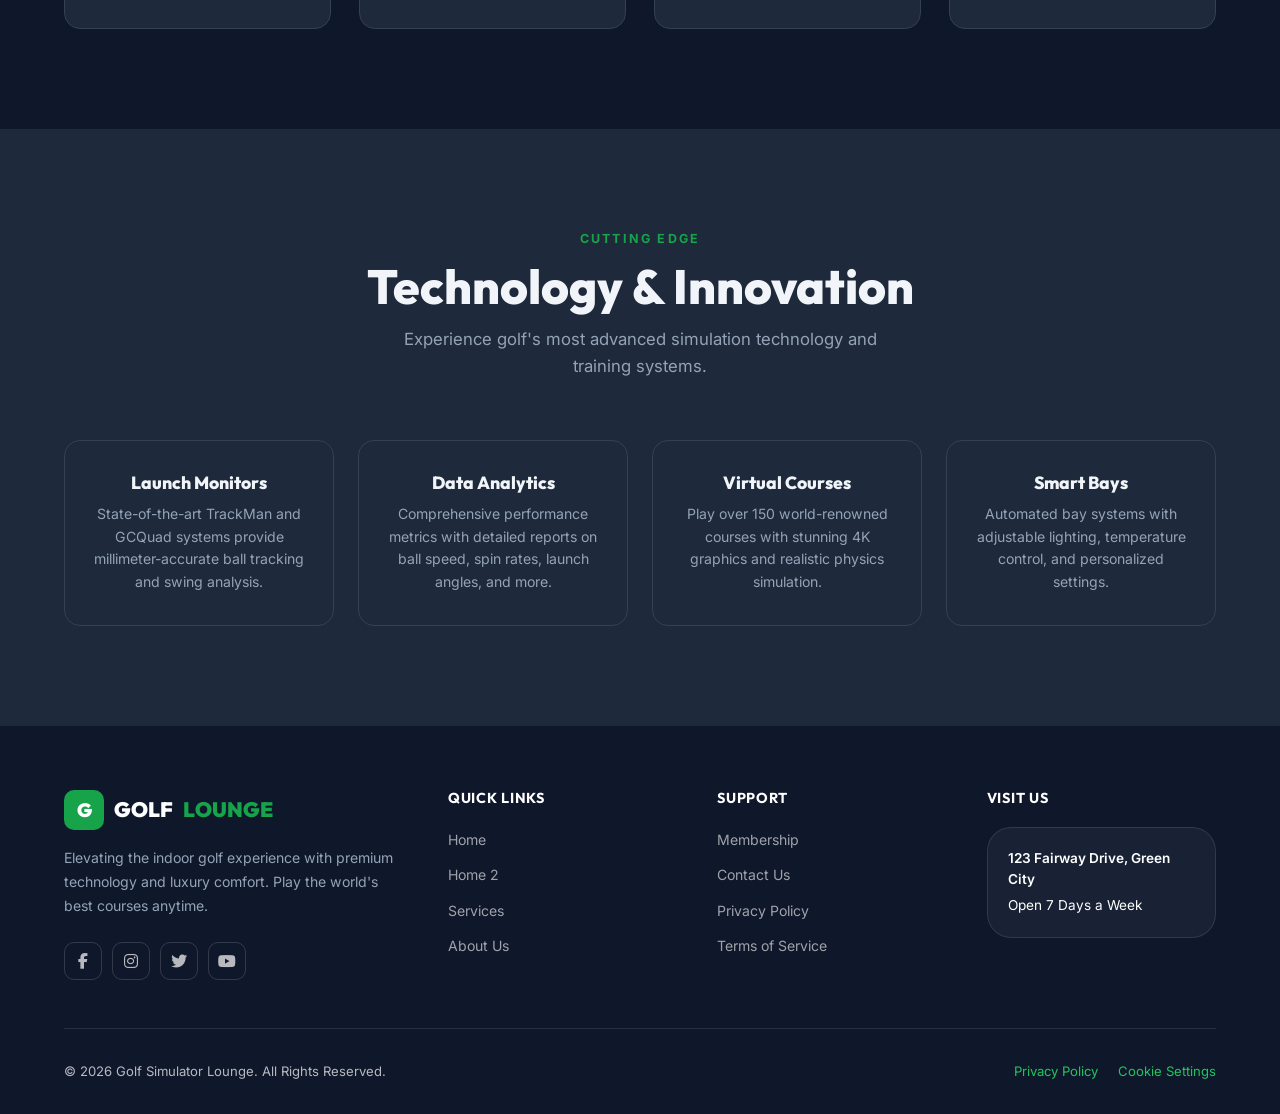
==== commit b9f1800b: "efvr" ====
--- a/about.html
+++ b/about.html
@@ -89,7 +89,7 @@
                 <h2 class="section-title">Explore Our Venue</h2>
             </div>
             
-            <div class="courses-grid" style="grid-template-columns: repeat(5, 1fr); gap: 10px; margin-top: 40px;">
+            <div class="courses-grid" style="margin-top: 40px;">
                 <div class="img-frame reveal"><img src="img/WhatsApp Image 2026-04-02 at 11.07.59 AM (2).jpeg" alt="Facility 1"></div>
                 <div class="img-frame reveal"><img src="img/WhatsApp Image 2026-04-02 at 11.07.58 AM (2).jpeg" alt="Facility 2"></div>
                 <div class="img-frame reveal"><img src="img/WhatsApp Image 2026-04-02 at 11.07.57 AM (2).jpeg" alt="Facility 3"></div>
@@ -252,7 +252,7 @@
                     </ul>
                 </div>
 
-                <div class="footer-col" style="text-align: center;">
+                <div class="footer-col">
                     <h4>VISIT US</h4>
                     <div class="glass-card" style="padding: 20px; margin-top: 16px;">
                         <p style="font-size: 0.85rem; color: #fff; font-weight: 600;">123 Fairway Drive, Green City</p>
@@ -271,6 +271,9 @@
         </div>
     </footer>
 
+    <button id="back-to-top" class="back-to-top" title="Back to Top">
+        <i class="fas fa-chevron-up"></i>
+    </button>
     <script src="js/main.js"></script>
 </body>
 </html>
--- a/css/style.css
+++ b/css/style.css
@@ -142,8 +142,8 @@
   top: 0; left: 0; right: 0;
   z-index: 999;
   background: var(--nav-bg);
+  -webkit-backdrop-filter: blur(20px);
   backdrop-filter: blur(20px);
-  -webkit-backdrop-filter: blur(20px);
   border-bottom: 1px solid var(--border);
   transition: all var(--transition);
 }
@@ -299,6 +299,7 @@
   gap: 8px;
   background: rgba(22,163,74,0.2);
   border: 1px solid rgba(22,163,74,0.5);
+  -webkit-backdrop-filter: blur(10px);
   backdrop-filter: blur(10px);
   border-radius: 50px;
   padding: 8px 18px;
@@ -532,10 +533,11 @@
 .price-period { font-size: 0.85rem; color: var(--text-muted); margin-bottom: 24px; }
 .price-divider { height: 1px; background: var(--border); margin: 20px 0; }
 .price-card.featured .price-divider { background: rgba(255,255,255,0.2); }
-.price-features { text-align: left; margin-bottom: 28px; }
+.price-features { text-align: center; margin-bottom: 28px; }
 .price-feature {
   display: flex;
   align-items: center;
+  justify-content: center;
   gap: 10px;
   font-size: 0.9rem;
   color: var(--text-muted);
@@ -621,6 +623,7 @@
   position: absolute;
   bottom: 20px; left: 20px;
   background: rgba(0,0,0,0.6);
+  -webkit-backdrop-filter: blur(10px);
   backdrop-filter: blur(10px);
   border-radius: var(--radius-sm);
   padding: 10px 16px;
@@ -702,15 +705,17 @@
 }
 .why-item {
   display: flex;
-  align-items: flex-start;
+  flex-direction: column;
+  align-items: center;
+  text-align: center;
   gap: 16px;
-  padding: 20px;
+  padding: 24px;
   background: var(--card);
   border: 1px solid var(--border);
   border-radius: var(--radius);
   transition: all var(--transition);
 }
-.why-item:hover { border-color: var(--green); transform: translateX(4px); }
+.why-item:hover { border-color: var(--green); transform: translateY(-4px); }
 .why-icon {
   width: 48px; height: 48px;
   border-radius: 12px;
@@ -721,6 +726,68 @@
 }
 .why-item h4 { font-size: 1rem; margin-bottom: 4px; }
 .why-item p { font-size: 0.85rem; }
+
+/* ── FAQ ACCORDION ── */
+.faq-accordion {
+  max-width: 800px;
+  margin: 40px auto 0;
+  display: flex;
+  flex-direction: column;
+  gap: 16px;
+}
+.faq-item {
+  background: var(--card);
+  border: 1px solid var(--border);
+  border-radius: var(--radius);
+  overflow: hidden;
+  transition: all var(--transition);
+}
+.faq-item:hover { border-color: var(--green); }
+.faq-item.active { border-color: var(--green); box-shadow: var(--shadow-hover); }
+
+.faq-header {
+  padding: 24px 32px;
+  display: flex;
+  align-items: center;
+  justify-content: space-between;
+  cursor: pointer;
+  user-select: none;
+  gap: 20px;
+}
+.faq-header h4 { font-size: 1.05rem; transition: color var(--transition); margin: 0; }
+.faq-item.active .faq-header h4 { color: var(--green); }
+
+.faq-icon {
+  width: 32px; height: 32px;
+  border-radius: 50%;
+  background: var(--bg-alt);
+  display: flex; align-items:center; justify-content:center;
+  font-size: 0.8rem;
+  transition: all var(--transition);
+  color: var(--text-muted);
+}
+.faq-item.active .faq-icon {
+  background: var(--green);
+  color: #fff;
+  transform: rotate(180deg);
+}
+
+.faq-body {
+  max-height: 0;
+  overflow: hidden;
+  transition: all 0.4s cubic-bezier(0.4, 0, 0.2, 1);
+  opacity: 0;
+}
+.faq-item.active .faq-body {
+  max-height: 500px; /* Adjust as needed */
+  opacity: 1;
+}
+.faq-content {
+  padding: 0 32px 24px;
+  color: var(--text-muted);
+  font-size: 0.95rem;
+  line-height: 1.7;
+}
 
 /* ── CONTACT ── */
 .contact-grid {
@@ -795,8 +862,8 @@
 /* ── GLASS CARD ── */
 .glass-card {
   background: rgba(255,255,255,0.07);
+  -webkit-backdrop-filter: blur(20px);
   backdrop-filter: blur(20px);
-  -webkit-backdrop-filter: blur(20px);
   border: 1px solid rgba(255,255,255,0.15);
   border-radius: var(--radius-lg);
 }
@@ -978,100 +1045,112 @@
 }
 @keyframes loader-fill { from{width:0} to{width:100%} }
 
-/* ── RESPONSIVE ── */
-/* Tablet View (768px - 1024px) */
-@media (max-width:1024px) and (min-width:769px) {
+/* ── RESPONSIVE OPTIMIZATION ── */
+
+/* Common Responsive Rules for Tablet & Mobile */
+@media (max-width: 1024px) {
   .nav-menu, .nav-cta, .nav-icons { display:none; }
   .hamburger { display:flex; }
   .mobile-drawer { display:flex; }
-  h1 { font-size:2.2rem; }
-  h2 { font-size:1.8rem; }
-  .section { padding:80px 0; }
-  .stats-bar { grid-template-columns: repeat(2,1fr); margin:0 24px; margin-top:-40px; padding:32px; }
-  .features-grid { grid-template-columns: repeat(2,1fr); }
-  .courses-grid { grid-template-columns: repeat(2,1fr); }
-  .testimonials-grid { grid-template-columns: repeat(2,1fr); }
-  .services-grid { grid-template-columns: repeat(2,1fr); }
-  .team-grid { grid-template-columns: repeat(2,1fr); }
-  .pricing-grid { grid-template-columns: repeat(2,1fr); max-width:800px; margin-inline:auto; }
-  .pricing-grid .price-card.featured { transform:scale(1); }
-  .steps-grid { grid-template-columns: repeat(2,1fr); }
-  .steps-grid::before { display:none; }
-  .why-grid { grid-template-columns: repeat(2,1fr); }
-  .split { grid-template-columns:1fr; gap:40px; }
-  .contact-grid { grid-template-columns:1fr; }
-  .footer-grid { grid-template-columns: repeat(2,1fr); gap:32px; }
-  .footer-bottom { flex-direction:column; gap:12px; text-align:center; }
-  .cta-banner { padding:60px 32px; }
-  .form-row { grid-template-columns:1fr; }
-  .contact-form-wrap { padding:32px; }
-  .container { padding:0 32px; }
-}
-
-/* Mobile View (max-width: 768px) */
-@media (max-width:768px) {
-  .nav-menu, .nav-cta, .nav-icons { display:none; }
-  .hamburger { display:flex; }
-  .mobile-drawer { display:flex; }
-  h1 { font-size:2rem; }
-  h2 { font-size:1.6rem; }
-  .section { padding:64px 0; }
-  .stats-bar { grid-template-columns: repeat(2,1fr); margin:0 16px; margin-top:-40px; padding:24px; }
-  .courses-grid, .testimonials-grid, .features-grid, .steps-grid, .services-grid { grid-template-columns:1fr; }
-  .steps-grid::before { display:none; }
-  .why-grid { grid-template-columns:1fr; }
-  .footer-grid { grid-template-columns:1fr; gap:32px; }
-  .footer-bottom { flex-direction:column; gap:12px; text-align:center; }
-  .cta-banner { padding:48px 24px; }
-  .form-row { grid-template-columns:1fr; }
-  .contact-form-wrap { padding:24px; }
-  .team-grid { grid-template-columns:1fr; }
-  .pricing-grid { grid-template-columns: 1fr; max-width:400px; margin-inline:auto; }
-  .pricing-grid .price-card.featured { transform:scale(1); }
-  .container { padding:0 16px; }
-}
-
-/* Small Mobile (max-width: 480px) */
-@media (max-width:480px) {
-  .container { padding:0 16px; }
-  .pricing-grid { max-width:100%; }
-  .team-grid { grid-template-columns:1fr; }
-  .stats-bar { grid-template-columns: 1fr; gap:16px; padding:20px; }
-}
-
-/* Center all content in mobile and tablet views */
-@media (max-width:1024px) {
-  .section-center { text-align: center; }
+  
+  .section { padding: 64px 0; }
+  .container { padding: 0 24px; }
+
+  /* Universal Center Alignment */
+  h1, h2, h3, h4, .section-title, .section-sub, .section-label { 
+    text-align: center !important; 
+    margin-left: auto !important; 
+    margin-right: auto !important; 
+  }
+  p { text-align: center; margin-left: auto; margin-right: auto; }
+  .btn-row, .hero-btns { justify-content: center; }
+  
+  /* Image Scaling - No Cropping */
+  img, .course-img, .service-img, .team-img, .feature-card img {
+    object-fit: contain !important;
+    background: rgba(0,0,0,0.03); /* Subtle background for empty space */
+  }
+  [data-theme="dark"] img { background: rgba(255,255,255,0.03); }
+
+  /* Grid Adjustments - Tablet (2 Columns) */
+  .features-grid, 
+  .courses-grid, 
+  .services-grid, 
+  .why-grid, 
+  .footer-grid, 
+  .stats-bar, 
+  .team-grid, 
+  .pricing-grid, 
+  .steps-grid,
+  .dash-grid { 
+    grid-template-columns: repeat(2, 1fr) !important; 
+    gap: 20px;
+  }
+  
+  .split { grid-template-columns: 1fr; gap: 40px; text-align: center; }
+  .contact-grid { grid-template-columns: 1fr; gap: 40px; }
   .footer-col { text-align: center !important; }
-  .footer-col ul { justify-content: center; }
-  .contact-info { text-align: center; }
-  .contact-items { justify-content: center; }
-  .hero-content { text-align: center; }
-  .hero-btns { justify-content: center; }
+  .footer-col ul { align-items: center; }
+  .footer-bottom { flex-direction: column; gap: 12px; text-align: center; }
+  .footer-bottom div { margin: 0; }
+
+  /* Card and Content Centering */
+  .feature-card, .service-card, .price-card, .testimonial-card, .team-card, .why-item {
+    display: flex;
+    flex-direction: column;
+    align-items: center;
+    text-align: center;
+  }
+  .why-item div { text-align: center; width: 100%; }
+  .why-item h4 { margin-inline: auto; }
+  .price-features { display: flex; flex-direction: column; align-items: center; }
+  .price-feature { text-align: center; }
+  .service-details { text-align: center; }
+  .why-item { flex-direction: column; gap: 12px; }
+  .why-icon { margin: 0 auto; }
+}
+
+/* Mobile Specific (1 Column) */
+@media (max-width: 768px) {
+  h1 { font-size: 2.2rem; }
+  h2 { font-size: 1.8rem; }
   
-  /* Center all subheadings */
-  h2 { text-align: center !important; }
-  h3 { text-align: center !important; }
-  h4 { text-align: center !important; }
-  .section-title { text-align: center !important; }
-  .section-sub { text-align: center !important; margin: 0 auto; }
-  .feature-card h3 { text-align: center !important; }
-  .service-card h3 { text-align: center !important; }
-  .team-name { text-align: center !important; }
-  .team-role { text-align: center !important; }
-  .price-name { text-align: center !important; }
-  .contact-info h2 { text-align: center !important; }
-  .why-item h4 { text-align: center !important; }
-  .cta-banner h2 { text-align: center !important; }
-  .cta-banner p { text-align: center !important; }
-}
-
-/* Dashboard Responsive */
-@media (max-width:1024px) {
+  .features-grid, 
+  .courses-grid, 
+  .services-grid, 
+  .why-grid, 
+  .footer-grid, 
+  .stats-bar, 
+  .team-grid, 
+  .pricing-grid, 
+  .steps-grid,
+  .dash-grid { 
+    grid-template-columns: 1fr !important; 
+  }
+
+  .stats-bar { padding: 24px; margin-top: -30px; }
+  .hero-content { padding: 40px 16px; }
+  
+  /* Buttons on Mobile */
+  .btn { width: 100%; max-width: 320px; margin: 0 auto; }
+  .hero-btns .btn, .btn-row .btn { width: 100%; }
+  
+  .pricing-grid { max-width: 400px; }
+  .cta-banner { padding: 40px 20px; }
+}
+
+/* Small Mobile Adjustments */
+@media (max-width: 480px) {
+  h1 { font-size: 1.8rem; }
+  .container { padding: 0 16px; }
+  .stats-bar { grid-template-columns: 1fr !important; }
+}
+
+/* Dashboard Specific Responsive */
+@media (max-width: 1024px) {
   .dashboard-sidebar { transform: translateX(-100%); position: fixed; height: 100vh; z-index: 1000; }
   .dashboard-sidebar.open { transform: translateX(0); }
   .dashboard-main { margin-left: 0; }
-  .dash-grid { grid-template-columns: repeat(2,1fr); }
   .viz-grid { grid-template-columns: 1fr; }
 }
 
@@ -1080,3 +1159,44 @@
   .topbar { padding: 0 16px; }
   .content-scroll { padding: 16px; }
 }
+/* ── BACK TO TOP ── */
+.back-to-top {
+  position: fixed;
+  bottom: 32px;
+  right: 32px;
+  width: 48px;
+  height: 48px;
+  background: var(--green);
+  color: #fff;
+  border-radius: 12px;
+  display: flex;
+  align-items: center;
+  justify-content: center;
+  border: none;
+  cursor: pointer;
+  z-index: 999;
+  box-shadow: 0 8px 30px var(--green-glow);
+  opacity: 0;
+  visibility: hidden;
+  transform: translateY(20px);
+  transition: all var(--transition);
+}
+.back-to-top.visible {
+  opacity: 1;
+  visibility: visible;
+  transform: translateY(0);
+}
+.back-to-top:hover {
+  background: var(--green-dark);
+  transform: translateY(-5px);
+  box-shadow: 0 12px 40px var(--green-glow);
+}
+
+@media (max-width: 768px) {
+  .back-to-top {
+    bottom: 24px;
+    right: 24px;
+    width: 42px;
+    height: 42px;
+  }
+}
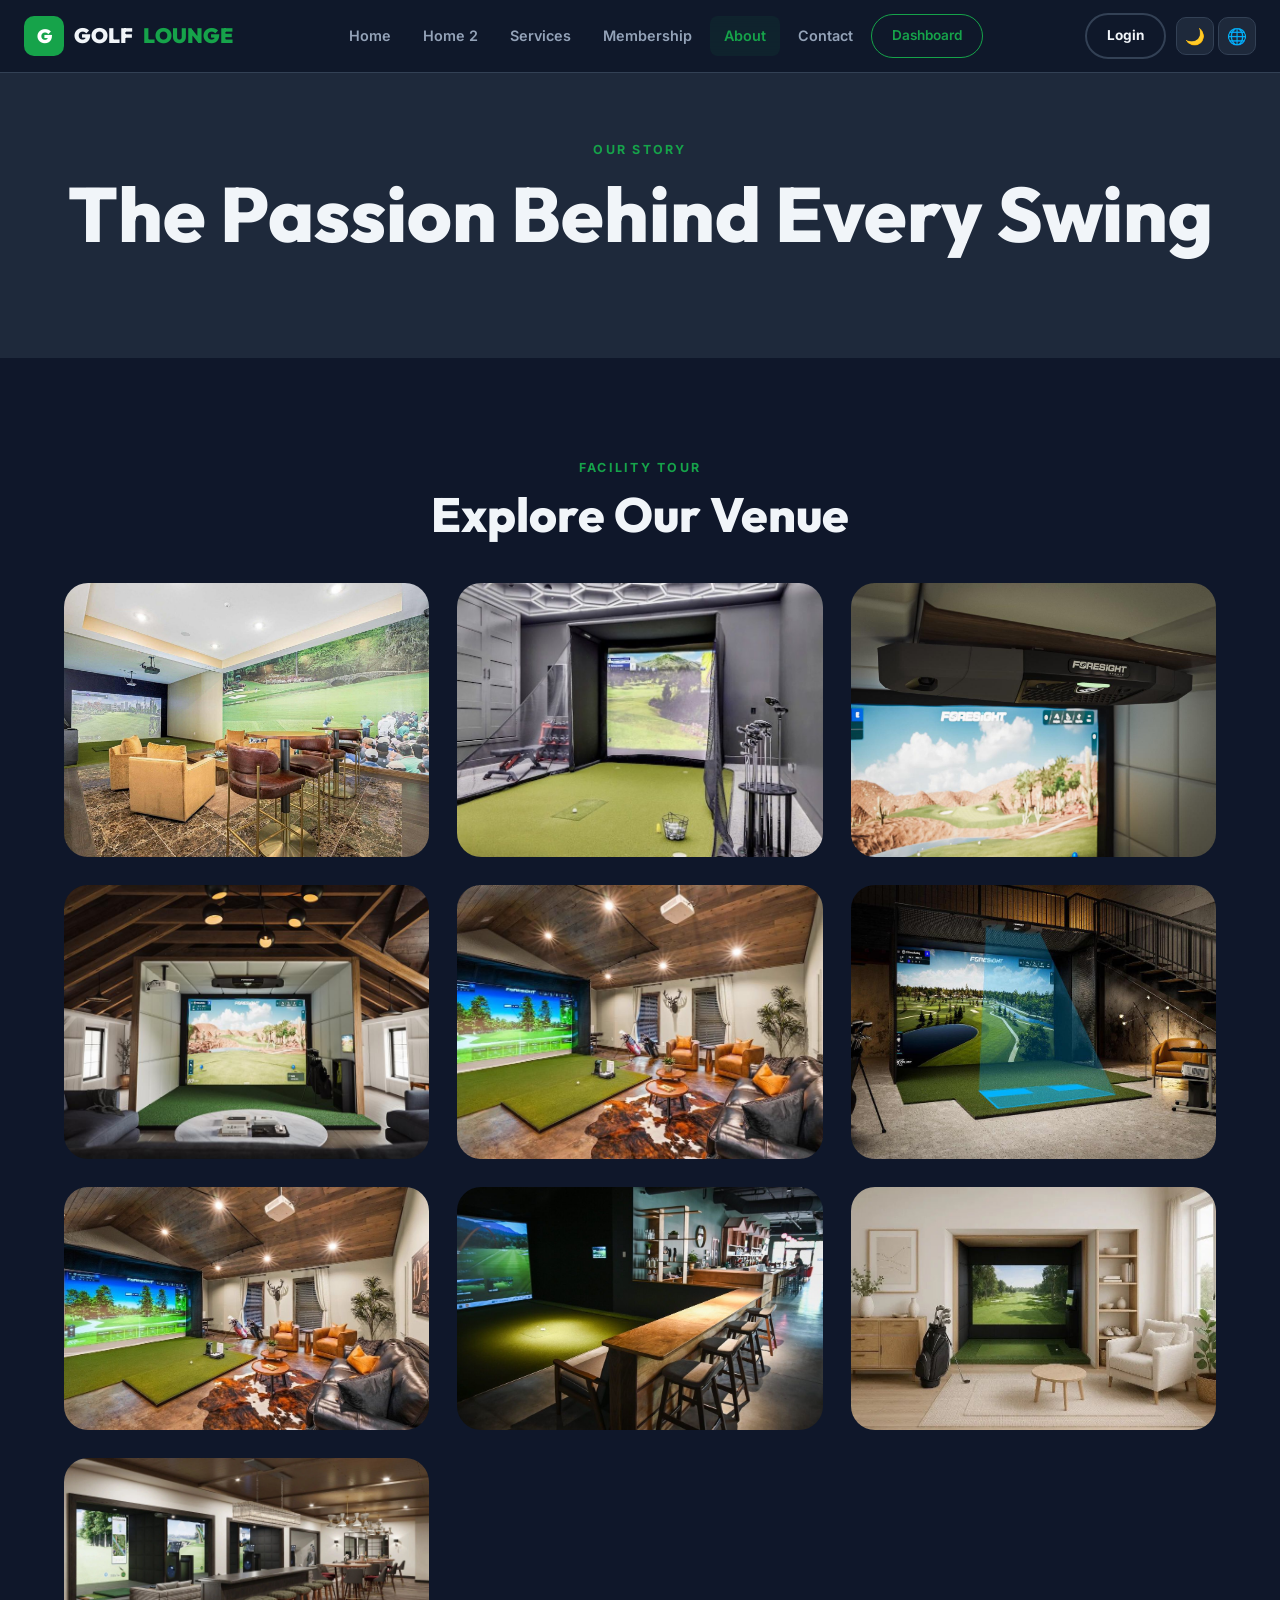
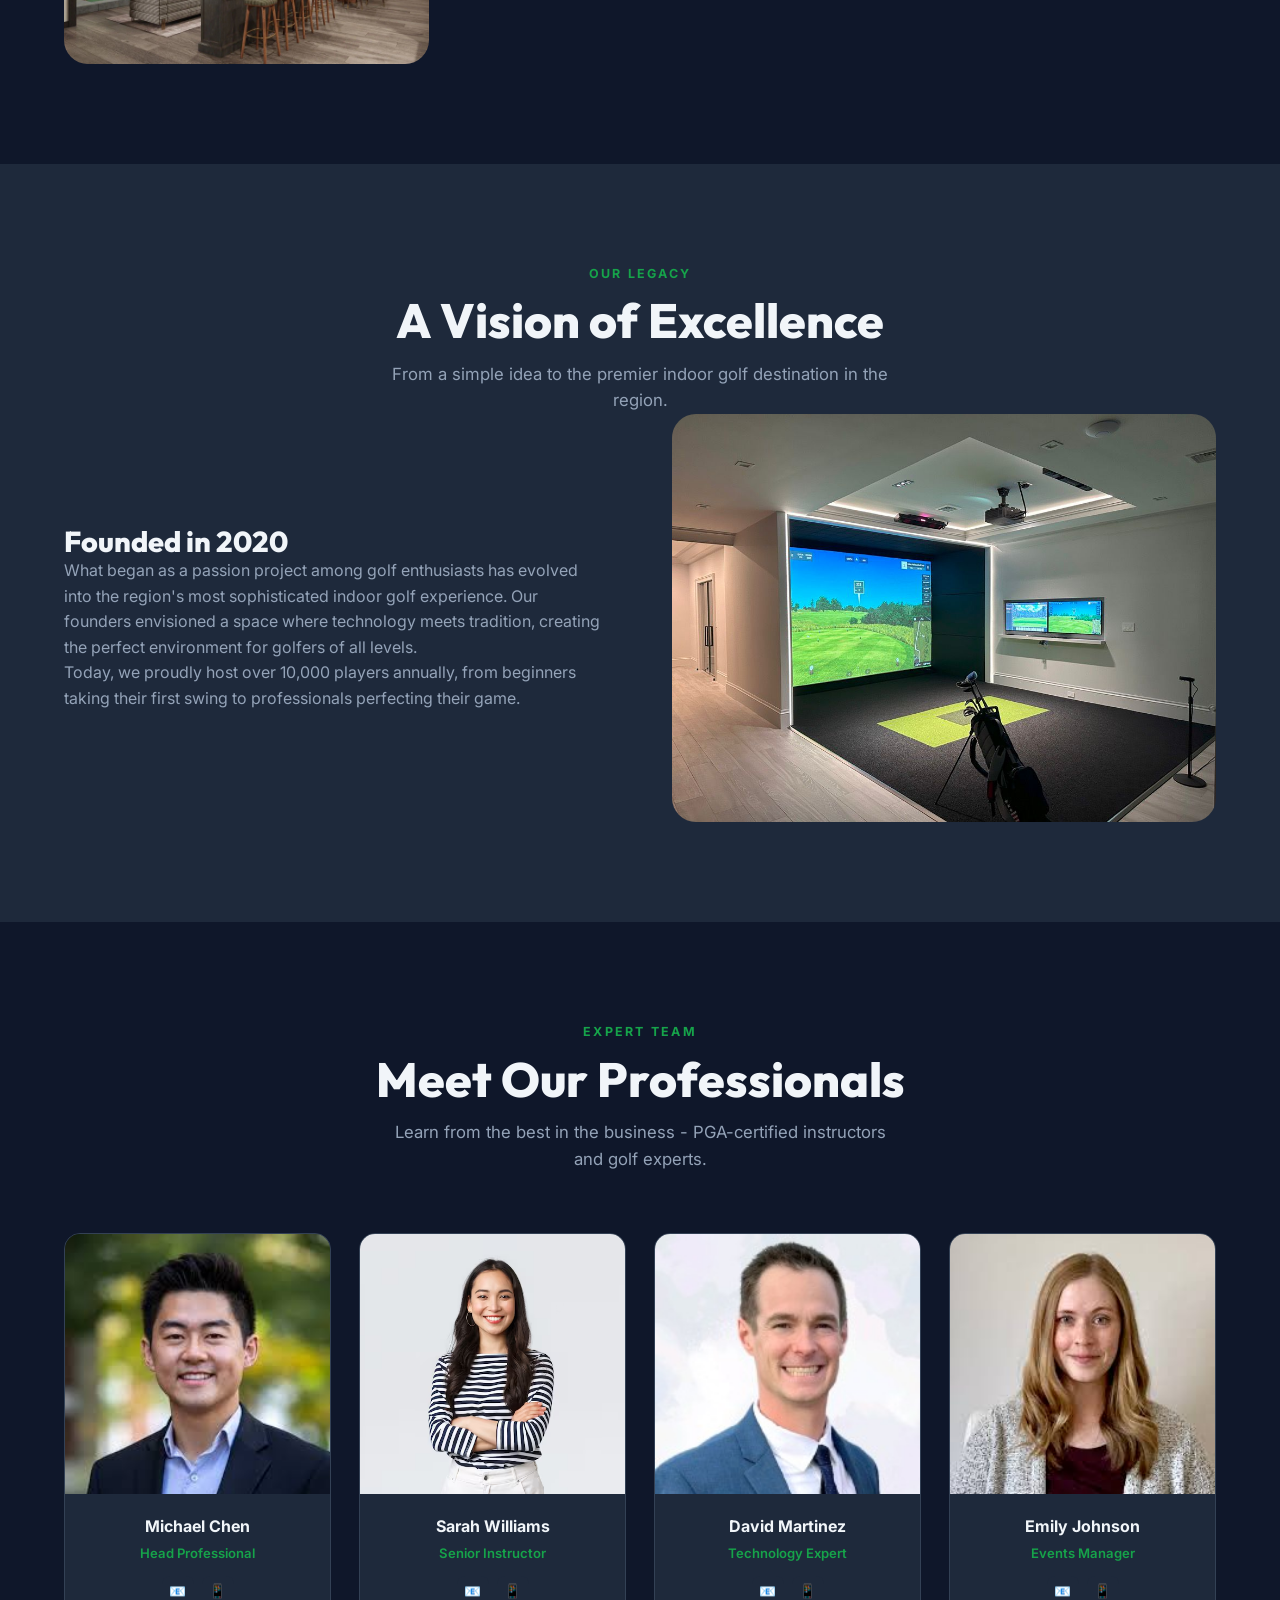
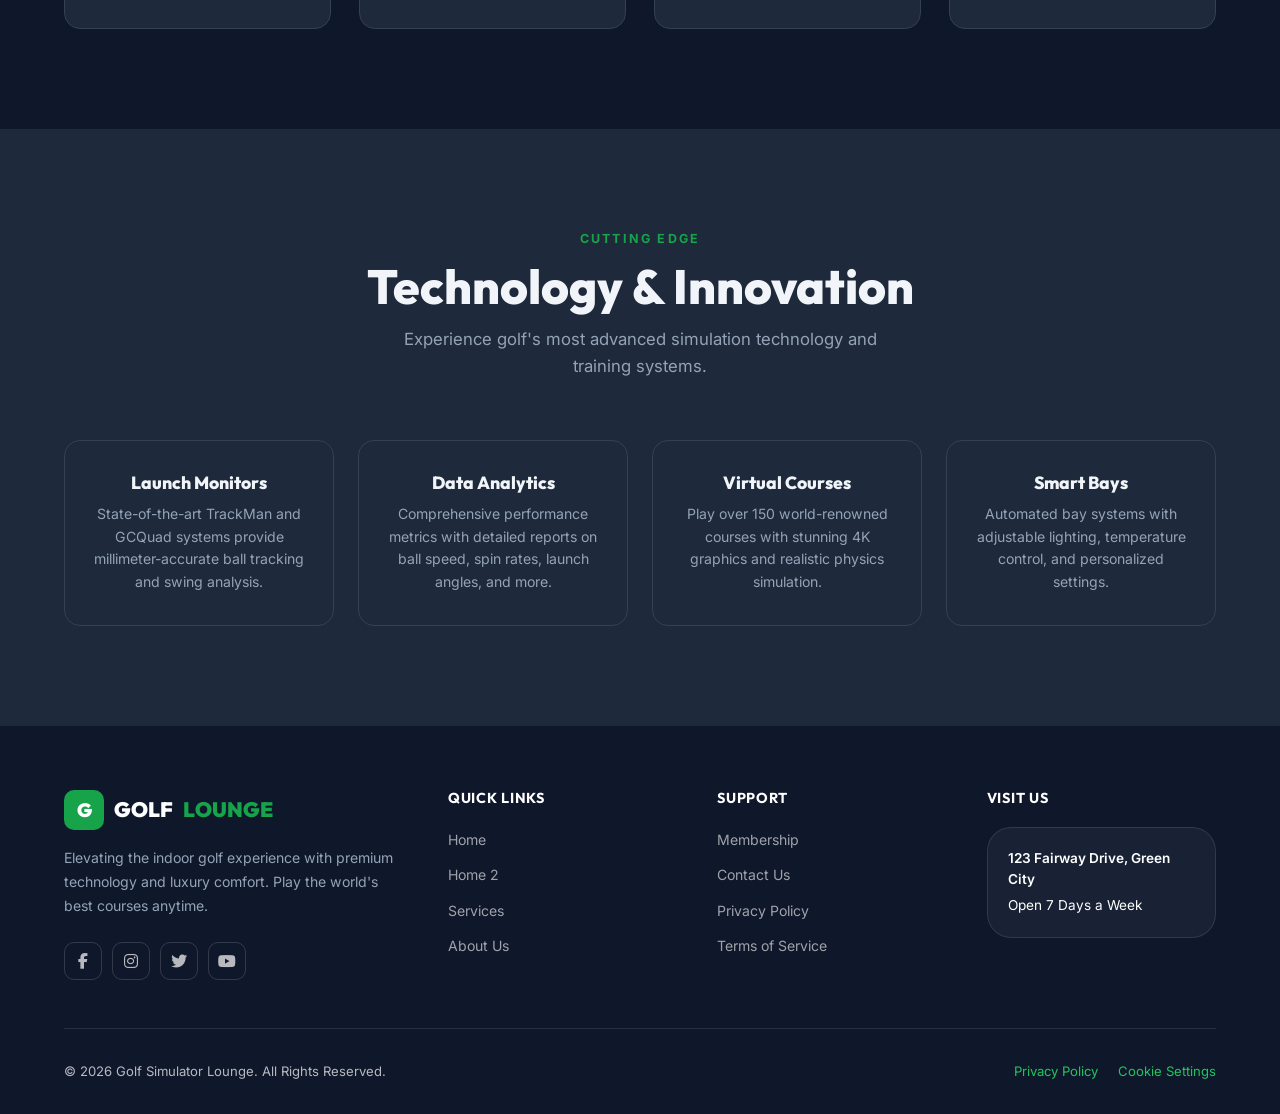
==== commit c7c7bce5: "srg" ====
--- a/about.html
+++ b/about.html
@@ -40,7 +40,7 @@
 
             <div class="nav-right">
                 <div class="nav-cta">
-                    <a href="login.html" class="btn btn-secondary">Login</a>
+                    <a href="login.html" class="btn btn-secondary nav-btn">Login</a>
                 </div>
                 <div class="nav-icons">
                     <button class="icon-btn dark-toggle" title="Toggle Dark Mode">🌙</button>
@@ -232,7 +232,7 @@
                     </div>
                 </div>
 
-                <div class="footer-col" style="text-align: left;">
+                <div class="footer-col">
                     <h4>QUICK LINKS</h4>
                     <ul>
                         <li><a href="index.html">Home</a></li>
@@ -242,7 +242,7 @@
                     </ul>
                 </div>
 
-                <div class="footer-col" style="text-align: left;">
+                <div class="footer-col">
                     <h4>SUPPORT</h4>
                     <ul>
                         <li><a href="membership.html">Membership</a></li>
--- a/css/style.css
+++ b/css/style.css
@@ -196,11 +196,17 @@
   color: var(--green);
   border: 1.5px solid var(--green);
   border-radius: 50px;
-  padding: 7px 16px;
+  padding: 10px 20px;
+  font-size: 0.85rem;
 }
 .nav-link.dashboard-link:hover {
   background: var(--green);
   color: #fff;
+}
+
+.btn.nav-btn {
+  padding: 10px 20px;
+  font-size: 0.85rem;
 }
 
 .nav-right {
@@ -369,16 +375,21 @@
   border-color: var(--green);
 }
 .feature-icon {
-  width: 64px; height: 64px;
-  background: linear-gradient(135deg, rgba(22,163,74,0.12), rgba(22,163,74,0.04));
-  border-radius: 18px;
+  width: 80px; height: 80px;
+  background: var(--bg-alt);
+  border-radius: 20px;
   display: flex; align-items:center; justify-content:center;
-  font-size: 1.8rem;
-  margin: 0 auto 20px;
-  border: 1px solid rgba(22,163,74,0.2);
-  transition: all var(--transition);
-}
-.feature-card:hover .feature-icon { background: var(--green); transform: rotate(5deg) scale(1.1); }
+  margin: 0 auto 24px;
+  border: 1px solid var(--border);
+  transition: all var(--transition);
+  overflow: hidden;
+}
+.feature-icon img {
+  width: 100%;
+  height: 100%;
+  object-fit: cover;
+}
+.feature-card:hover .feature-icon { border-color: var(--green); transform: translateY(-5px) scale(1.05); }
 .feature-card h3 { font-size: 1.1rem; margin-bottom: 10px; }
 .feature-card p { font-size: 0.88rem; }
 
@@ -1075,16 +1086,35 @@
   /* Grid Adjustments - Tablet (2 Columns) */
   .features-grid, 
   .courses-grid, 
-  .services-grid, 
   .why-grid, 
   .footer-grid, 
   .stats-bar, 
   .team-grid, 
-  .pricing-grid, 
   .steps-grid,
   .dash-grid { 
     grid-template-columns: repeat(2, 1fr) !important; 
     gap: 20px;
+  }
+  
+  /* Pricing & Services: Always 1 column on tablet and mobile */
+  .pricing-grid,
+  .services-grid {
+    display: grid !important;
+    grid-template-columns: 1fr !important;
+    width: 100% !important;
+    max-width: 100% !important;
+    gap: 32px !important;
+  }
+  
+  .pricing-grid .price-card,
+  .services-grid .service-card {
+    width: 100% !important;
+    max-width: 100% !important;
+    box-sizing: border-box !important;
+  }
+  
+  .price-card.featured {
+    transform: scale(1) !important;
   }
   
   .split { grid-template-columns: 1fr; gap: 40px; text-align: center; }
@@ -1111,21 +1141,47 @@
 }
 
 /* Mobile Specific (1 Column) */
-@media (max-width: 768px) {
+@media (max-width: 600px) {
   h1 { font-size: 2.2rem; }
   h2 { font-size: 1.8rem; }
   
   .features-grid, 
   .courses-grid, 
-  .services-grid, 
   .why-grid, 
   .footer-grid, 
   .stats-bar, 
   .team-grid, 
-  .pricing-grid, 
   .steps-grid,
   .dash-grid { 
     grid-template-columns: 1fr !important; 
+    width: 100% !important;
+    max-width: 100% !important;
+    gap: 32px !important;
+  }
+
+  /* Specific Card Components Full Width */
+  .feature-card, .course-card, .service-card, .price-card, .team-card, .why-item {
+    width: 100% !important;
+    max-width: 100% !important;
+    margin-left: 0 !important;
+    margin-right: 0 !important;
+    box-sizing: border-box !important;
+  }
+
+  /* Pricing and Services collapse earlier to 1-column as requested */
+  .pricing-grid, .services-grid {
+    display: grid !important;
+    grid-template-columns: 1fr !important;
+    max-width: 100% !important;
+    width: 100% !important;
+    margin: 0 auto;
+    gap: 40px !important; /* Increased spacing between cards */
+  }
+  
+  .price-card.featured {
+    transform: scale(1) !important;
+    margin-top: 0 !important;
+    margin-bottom: 0 !important;
   }
 
   .stats-bar { padding: 24px; margin-top: -30px; }
@@ -1186,13 +1242,41 @@
   visibility: visible;
   transform: translateY(0);
 }
+
 .back-to-top:hover {
   background: var(--green-dark);
   transform: translateY(-5px);
   box-shadow: 0 12px 40px var(--green-glow);
 }
 
-@media (max-width: 768px) {
+/* ── CONTACT SOCIALS ── */
+.contact-socials {
+  display: flex;
+  gap: 12px;
+  margin: 20px 0 32px;
+}
+.contact-socials .social-icon {
+  width: 44px;
+  height: 44px;
+  border-radius: 12px;
+  background: var(--card);
+  border: 1.5px solid var(--border);
+  display: flex;
+  align-items: center;
+  justify-content: center;
+  font-size: 1.1rem;
+  color: var(--text-muted);
+  transition: all var(--transition);
+}
+.contact-socials .social-icon:hover {
+  background: var(--green);
+  color: #fff;
+  border-color: var(--green);
+  transform: translateY(-4px);
+  box-shadow: 0 8px 20px var(--green-glow);
+}
+
+@media (max-width: 600px) {
   .back-to-top {
     bottom: 24px;
     right: 24px;
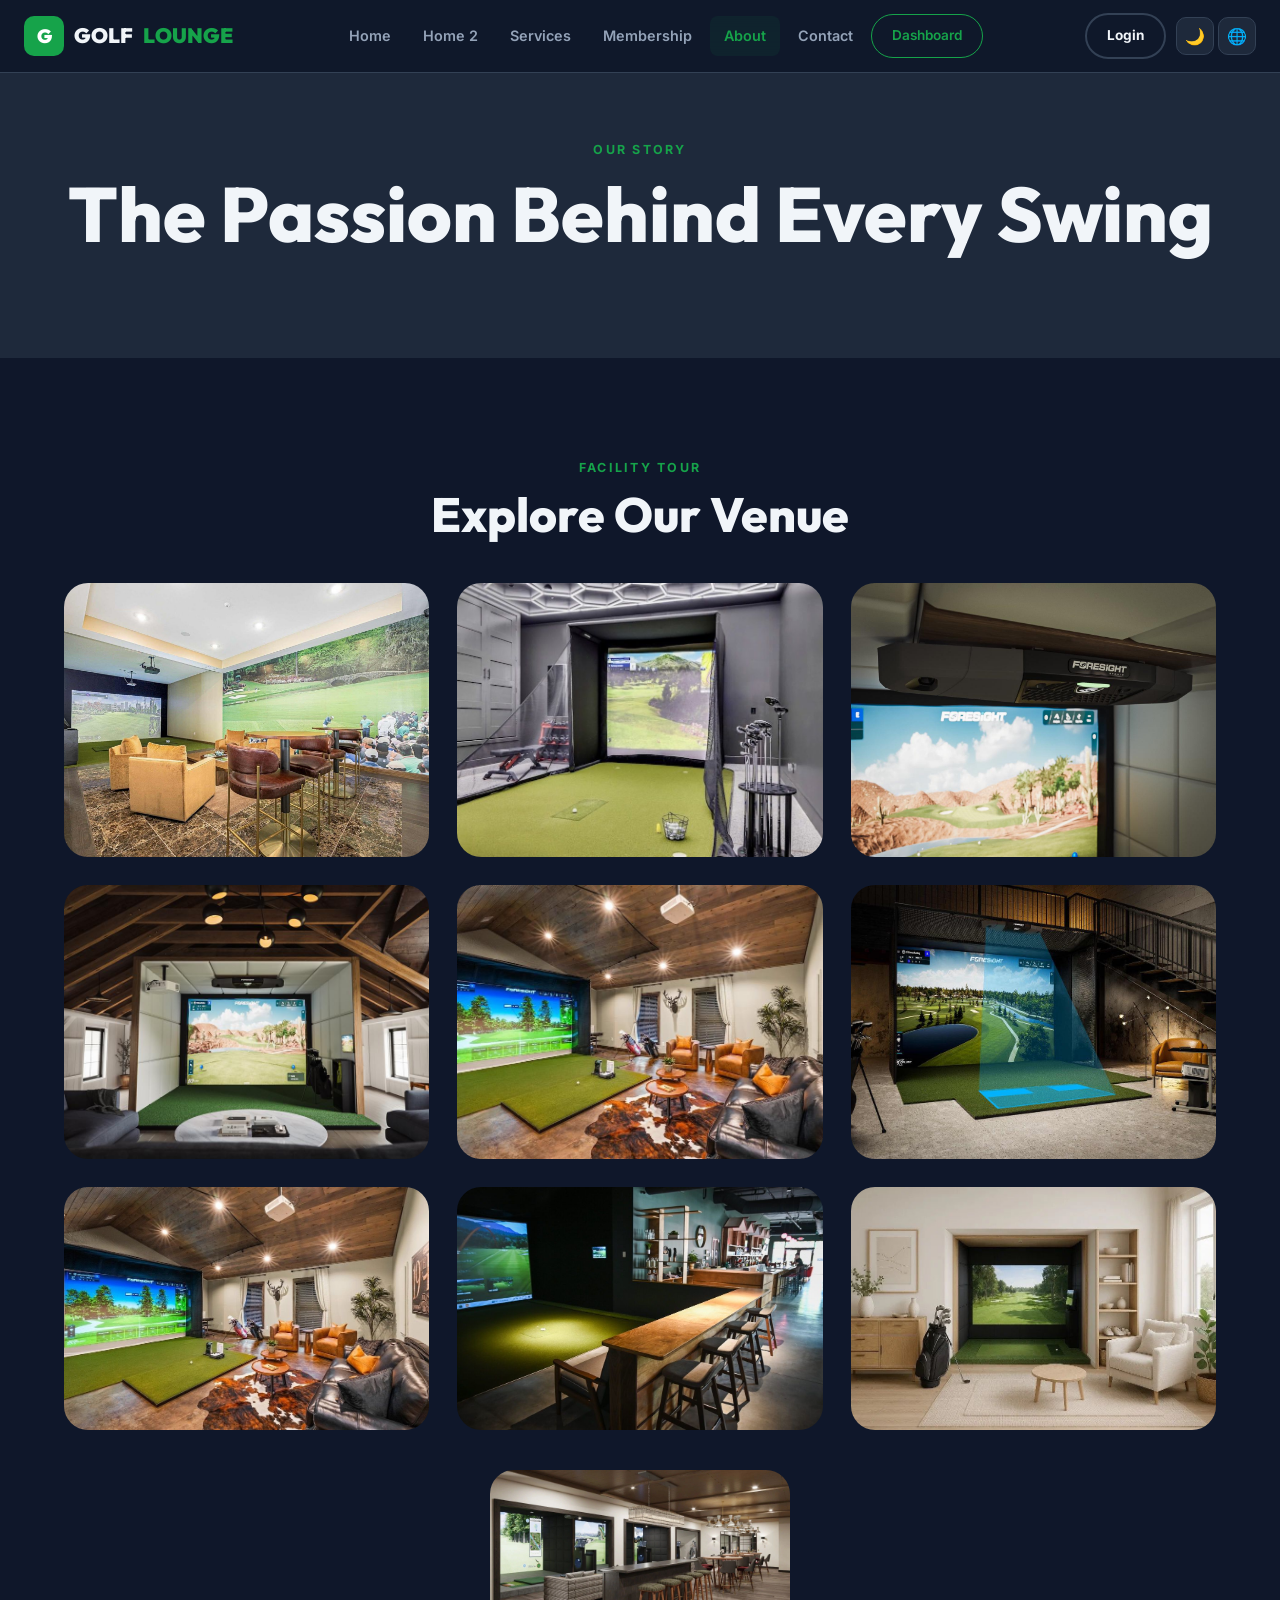
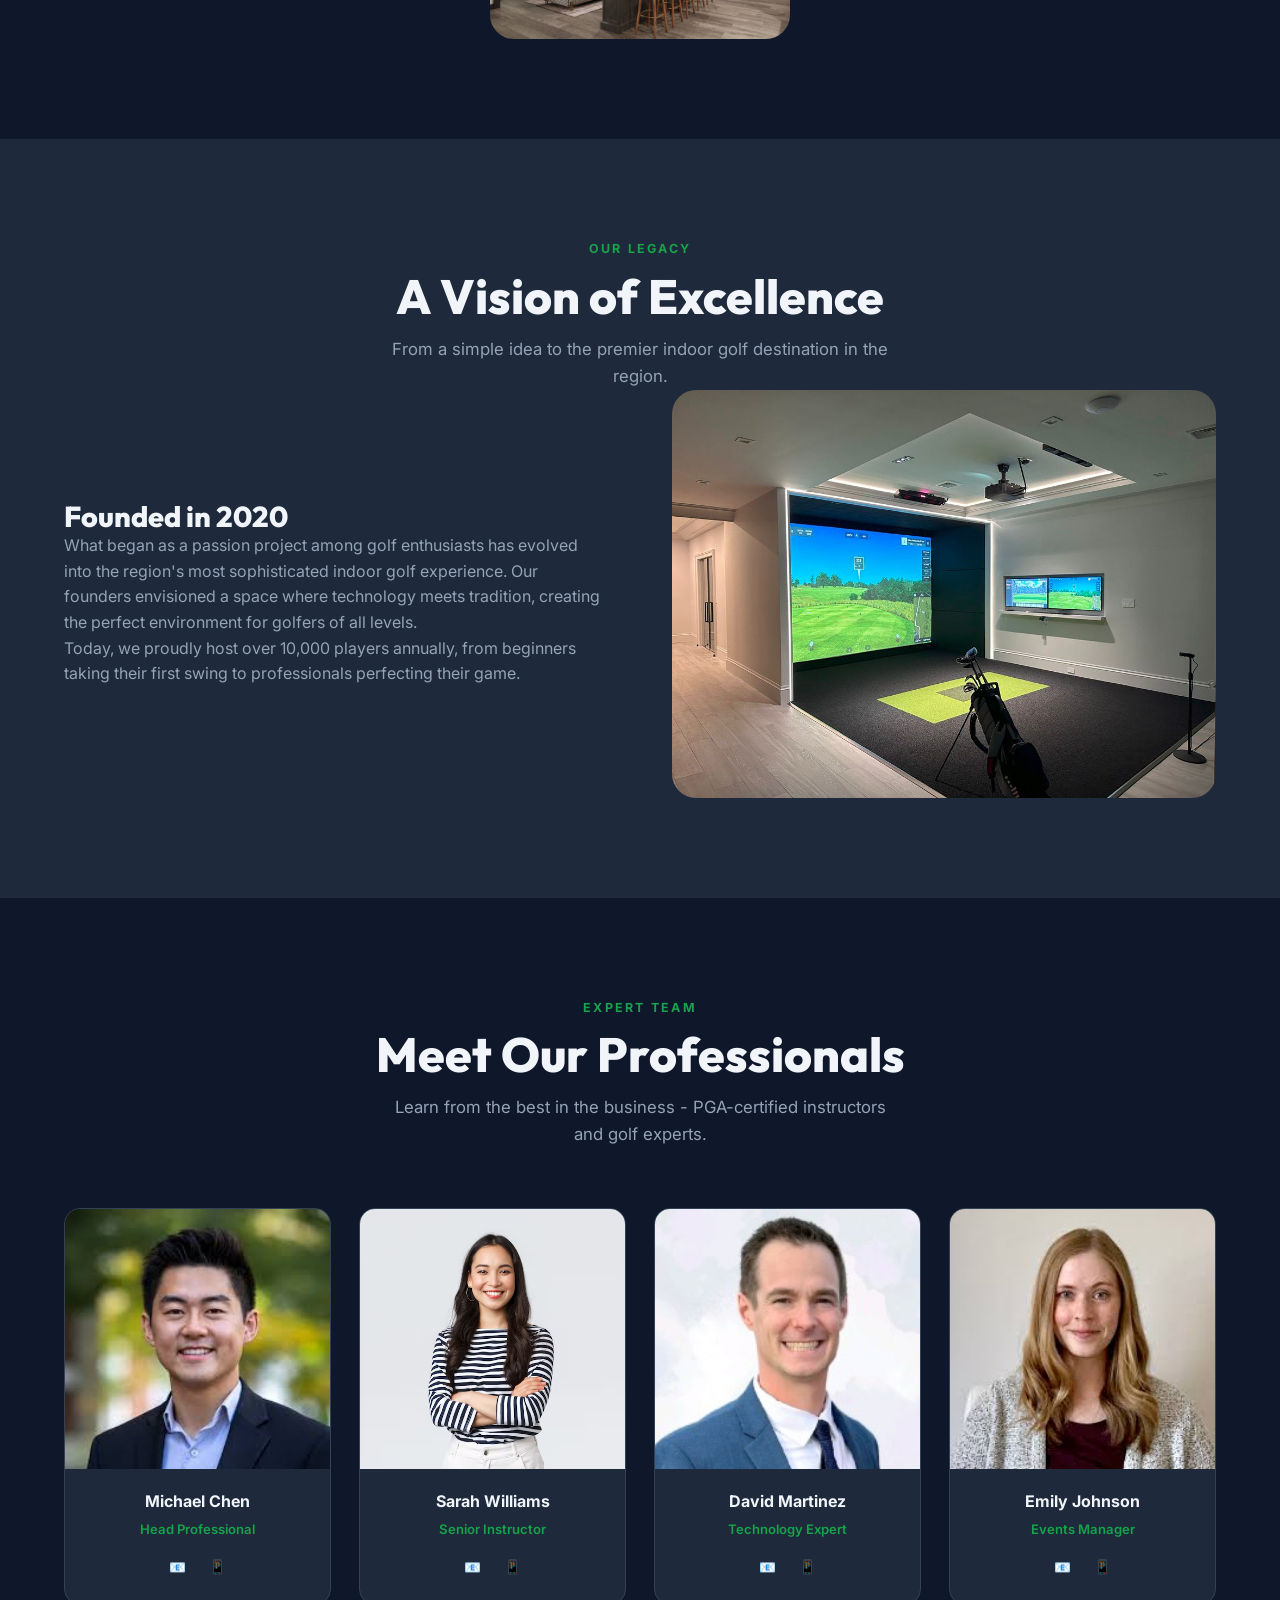
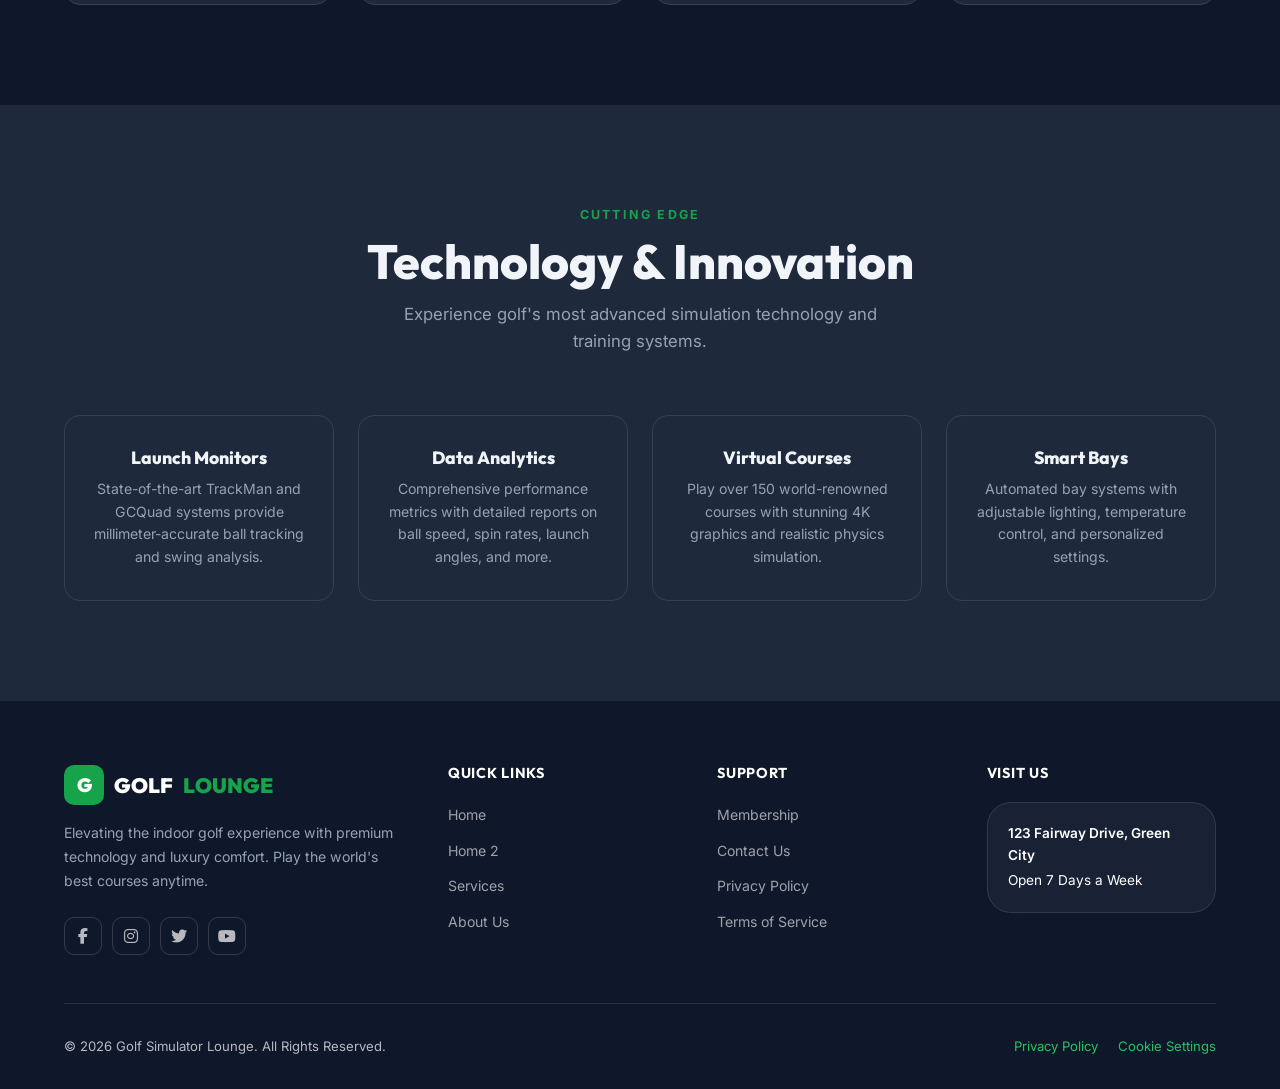
==== commit 4dbb6b1f: "fv" ====
--- a/about.html
+++ b/about.html
@@ -99,7 +99,13 @@
                 <div class="img-frame reveal"><img src="img/WhatsApp Image 2026-04-02 at 11.07.58 AM (3).jpeg" alt="Facility 7"></div>
                 <div class="img-frame reveal"><img src="img/WhatsApp Image 2026-04-02 at 11.08.01 AM (3).jpeg" alt="Facility 8"></div>
                 <div class="img-frame reveal"><img src="img/WhatsApp Image 2026-04-02 at 11.08.02 AM (3).jpeg" alt="Facility 9"></div>
-                <div class="img-frame reveal"><img src="img/WhatsApp Image 2026-04-02 at 11.08.03 AM.jpeg" alt="Facility 10"></div>
+            </div>
+            
+            <!-- Centered Last Image -->
+            <div style="display: flex; justify-content: center; margin-top: 40px;">
+                <div class="img-frame reveal" style="max-width: 300px;">
+                    <img src="img/WhatsApp Image 2026-04-02 at 11.08.03 AM.jpeg" alt="Facility 10">
+                </div>
             </div>
         </div>
     </section>
--- a/css/style.css
+++ b/css/style.css
@@ -556,6 +556,23 @@
 }
 .price-feature .check { color: var(--green); font-weight: 700; font-size: 1rem; }
 .price-card.featured .price-feature .check { color: #4ADE80; }
+
+/* Membership Plan Visibility - Mobile Fix */
+.plan-group { 
+  display: none; 
+}
+.plan-group.active { 
+  display: grid !important; 
+}
+.plan-group:not(.active) { 
+  display: none !important; 
+}
+
+@media (min-width: 1025px) {
+  .plan-group.active {
+    display: grid !important;
+  }
+}
 
 /* ── TESTIMONIALS ── */
 .testimonials-grid {
@@ -1076,16 +1093,15 @@
   p { text-align: center; margin-left: auto; margin-right: auto; }
   .btn-row, .hero-btns { justify-content: center; }
   
-  /* Image Scaling - No Cropping */
+  /* Image Scaling - Balanced Covering */
   img, .course-img, .service-img, .team-img, .feature-card img {
-    object-fit: contain !important;
+    object-fit: cover !important;
     background: rgba(0,0,0,0.03); /* Subtle background for empty space */
   }
   [data-theme="dark"] img { background: rgba(255,255,255,0.03); }
 
   /* Grid Adjustments - Tablet (2 Columns) */
   .features-grid, 
-  .courses-grid, 
   .why-grid, 
   .footer-grid, 
   .stats-bar, 
@@ -1095,9 +1111,21 @@
     grid-template-columns: repeat(2, 1fr) !important; 
     gap: 20px;
   }
+
+  /* Courses Grid: Use Flex for centering the last odd card */
+  .courses-grid {
+    display: flex !important;
+    flex-wrap: wrap;
+    justify-content: center;
+    gap: 20px;
+  }
+  .courses-grid > * {
+    width: calc(50% - 10px) !important;
+    flex: 0 0 auto;
+  }
   
   /* Pricing & Services: Always 1 column on tablet and mobile */
-  .pricing-grid,
+  .pricing-grid.active,
   .services-grid {
     display: grid !important;
     grid-template-columns: 1fr !important;
@@ -1160,12 +1188,15 @@
   }
 
   /* Specific Card Components Full Width */
-  .feature-card, .course-card, .service-card, .price-card, .team-card, .why-item {
+  .feature-card, .course-card, .service-card, .price-card, .team-card, .why-item, .img-frame, .glass-card {
     width: 100% !important;
     max-width: 100% !important;
     margin-left: 0 !important;
     margin-right: 0 !important;
     box-sizing: border-box !important;
+  }
+  .courses-grid > * {
+    width: 100% !important;
   }
 
   /* Pricing and Services collapse earlier to 1-column as requested */
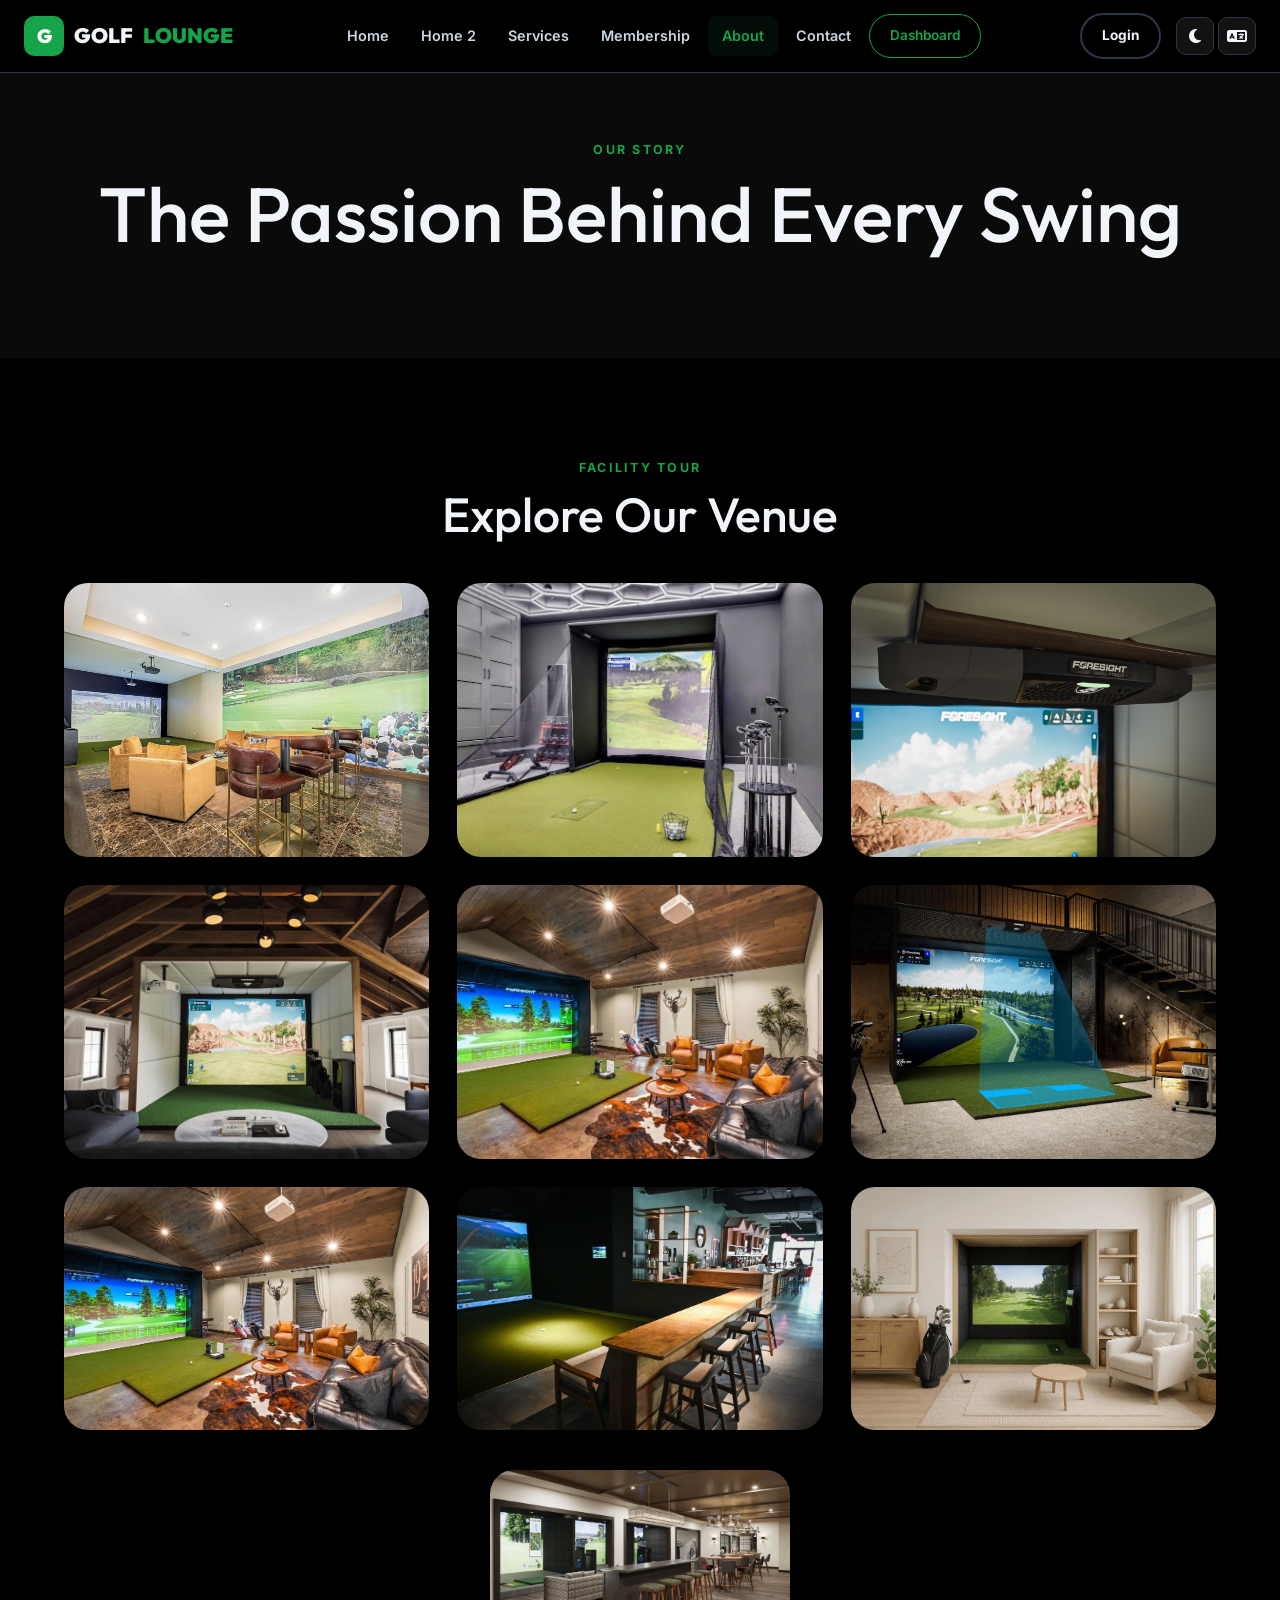
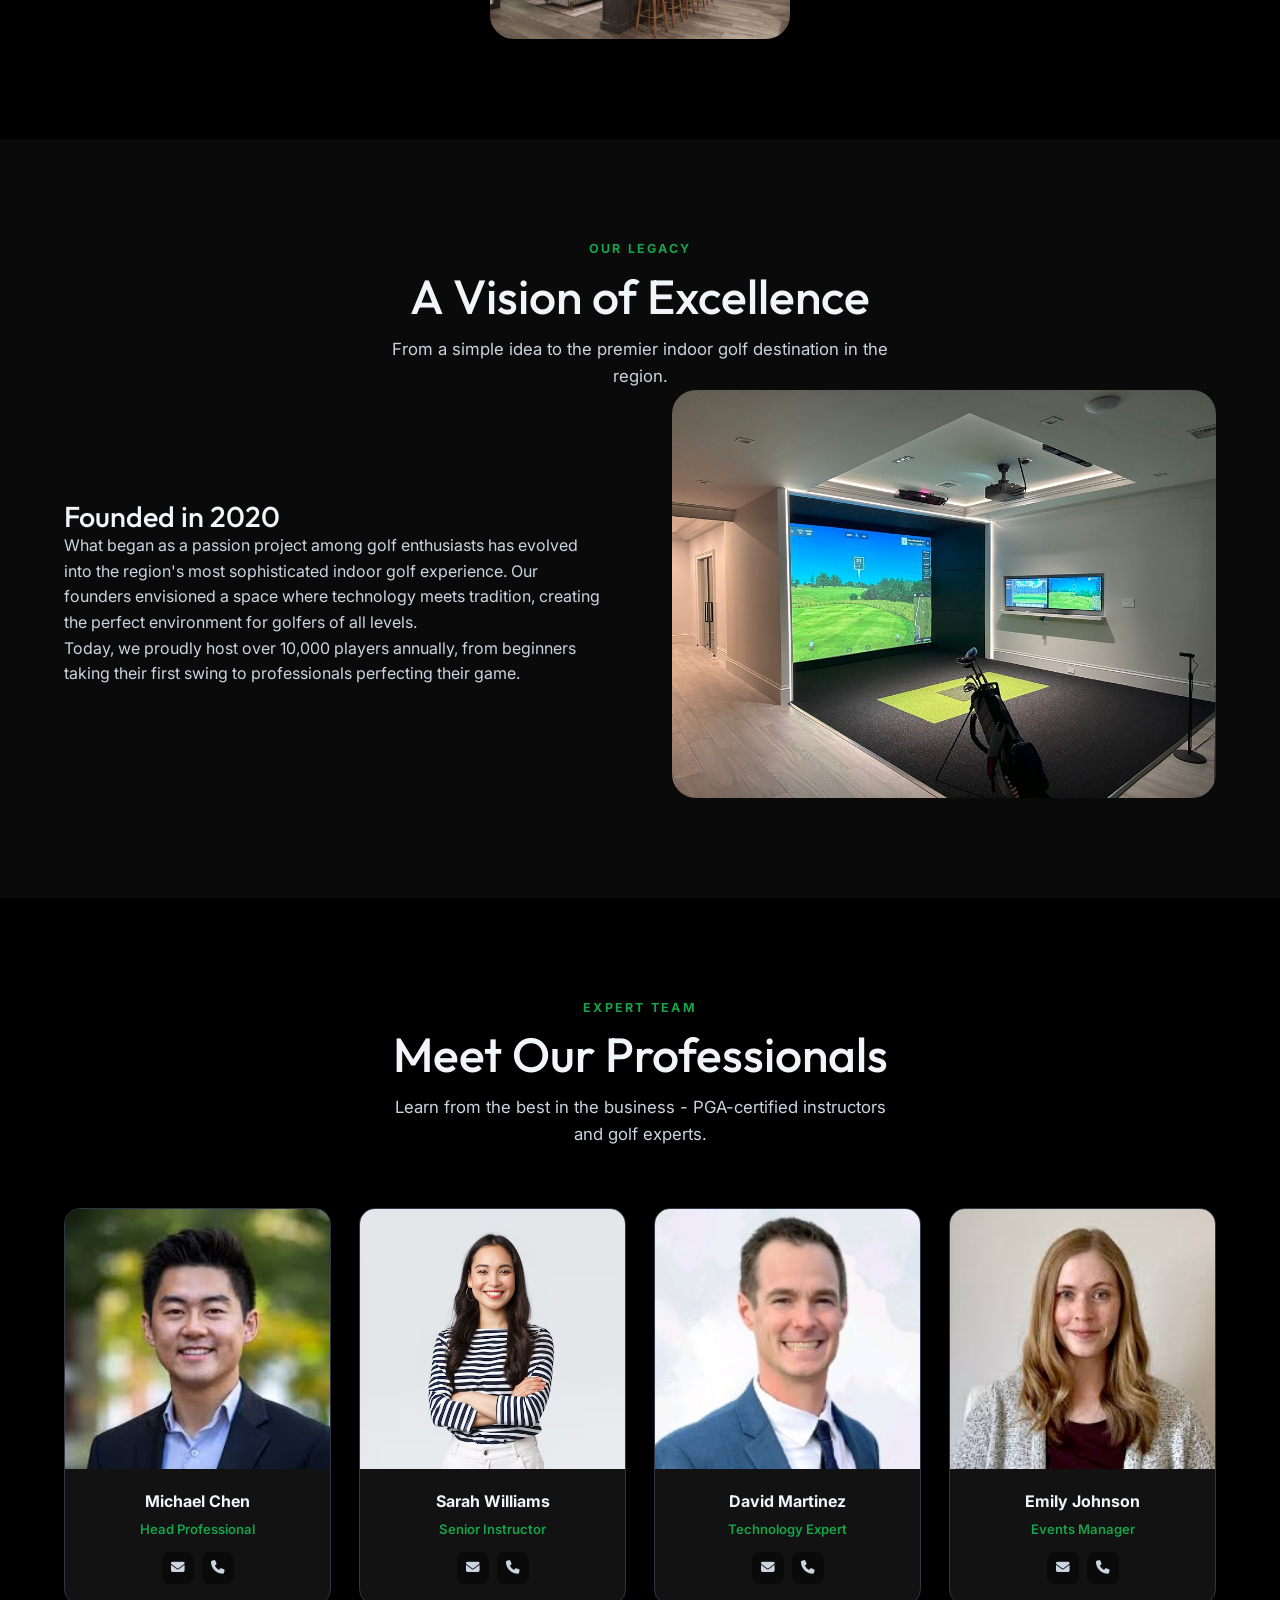
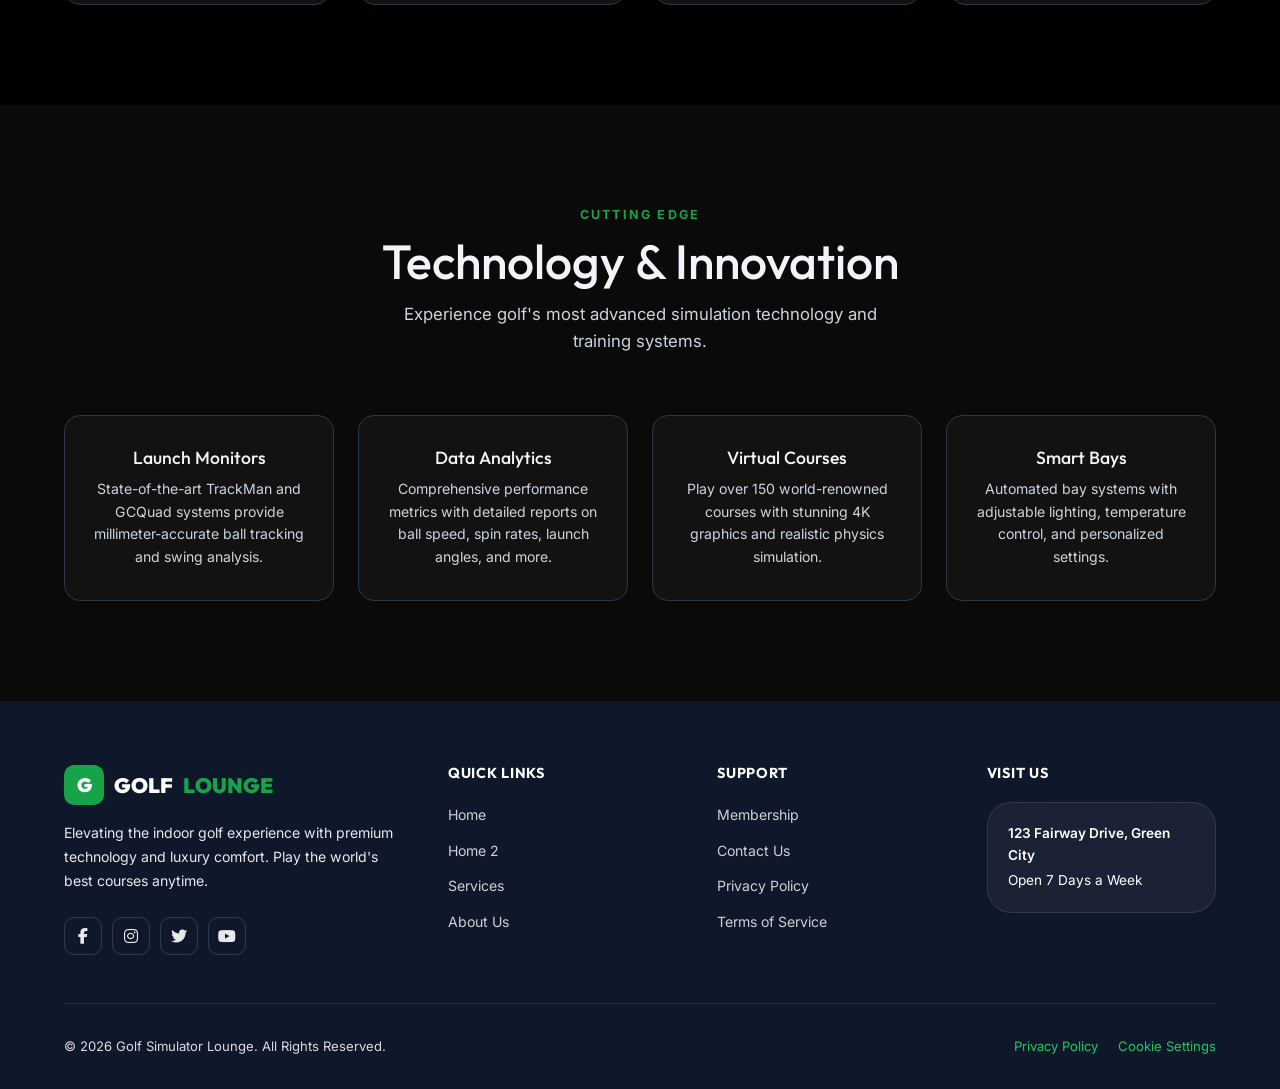
==== commit d3f23b33: "DDF" ====
--- a/about.html
+++ b/about.html
@@ -6,8 +6,11 @@
     <title>About Us | Indoor Golf Simulator Lounge</title>
     <meta name="description" content="Learn about our vision, the team behind our lounge, and why we are the top choice for indoor golf.">
     <link rel="stylesheet" href="css/style.css">
+    <link rel="preconnect" href="https://fonts.googleapis.com">
+    <link rel="preconnect" href="https://fonts.gstatic.com" crossorigin>
+    <link rel="preconnect" href="https://cdnjs.cloudflare.com">
     <link rel="stylesheet" href="https://cdnjs.cloudflare.com/ajax/libs/font-awesome/6.4.0/css/all.min.css">
-    <link rel="icon" href="data:image/svg+xml,<svg xmlns=%22http://www.w3.org/2000/svg%22 viewBox=%220 0 100 100%22><text y=%22.9em%22 font-size=%2290%22>📖</text></svg>">
+    <link rel="icon" href="data:image/svg+xml,<svg xmlns=%22http://www.w3.org/2000/svg%22 viewBox=%220 0 100 100%22><circle cx=%2250%22 cy=%2250%22 r=%2240%22 fill=%22%2316A34A%22/><circle cx=%2250%22 cy=%2250%22 r=%2210%22 fill=%22white%22/></svg>">
 </head>
 <body>
 
@@ -43,8 +46,8 @@
                     <a href="login.html" class="btn btn-secondary nav-btn">Login</a>
                 </div>
                 <div class="nav-icons">
-                    <button class="icon-btn dark-toggle" title="Toggle Dark Mode">🌙</button>
-                    <button class="icon-btn rtl-toggle" title="Toggle RTL">🌐</button>
+                    <button class="icon-btn dark-toggle" title="Toggle Dark Mode"><i class="fa-solid fa-moon"></i></button>
+                    <button class="icon-btn rtl-toggle" title="Toggle RTL"><i class="fa-solid fa-language"></i></button>
                 </div>
                 <div class="hamburger">
                     <span></span>
@@ -67,8 +70,8 @@
         <div class="mobile-drawer-cta">
             <a href="login.html" class="btn btn-secondary btn-full">Login</a>
             <div style="display: flex; gap: 8px; margin-top: 10px;">
-                <button class="icon-btn dark-toggle btn-full" style="flex: 1;">🌙 Theme</button>
-                <button class="icon-btn rtl-toggle btn-full" style="flex: 1;">🌐 RTL</button>
+                <button class="icon-btn dark-toggle btn-full" style="flex: 1;"><i class="fa-solid fa-moon"></i> Theme</button>
+                <button class="icon-btn rtl-toggle btn-full" style="flex: 1;"><i class="fa-solid fa-language"></i> RTL</button>
             </div>
         </div>
     </div>
@@ -148,8 +151,8 @@
                         <div class="team-name">Michael Chen</div>
                         <div class="team-role">Head Professional</div>
                         <div class="team-social">
-                            <div class="social-btn">📧</div>
-                            <div class="social-btn">📱</div>
+                            <div class="social-btn"><i class="fa-solid fa-envelope"></i></div>
+                            <div class="social-btn"><i class="fa-solid fa-phone"></i></div>
                         </div>
                     </div>
                 </div>
@@ -159,8 +162,8 @@
                         <div class="team-name">Sarah Williams</div>
                         <div class="team-role">Senior Instructor</div>
                         <div class="team-social">
-                            <div class="social-btn">📧</div>
-                            <div class="social-btn">📱</div>
+                            <div class="social-btn"><i class="fa-solid fa-envelope"></i></div>
+                            <div class="social-btn"><i class="fa-solid fa-phone"></i></div>
                         </div>
                     </div>
                 </div>
@@ -170,8 +173,8 @@
                         <div class="team-name">David Martinez</div>
                         <div class="team-role">Technology Expert</div>
                         <div class="team-social">
-                            <div class="social-btn">📧</div>
-                            <div class="social-btn">📱</div>
+                            <div class="social-btn"><i class="fa-solid fa-envelope"></i></div>
+                            <div class="social-btn"><i class="fa-solid fa-phone"></i></div>
                         </div>
                     </div>
                 </div>
@@ -181,8 +184,8 @@
                         <div class="team-name">Emily Johnson</div>
                         <div class="team-role">Events Manager</div>
                         <div class="team-social">
-                            <div class="social-btn">📧</div>
-                            <div class="social-btn">📱</div>
+                            <div class="social-btn"><i class="fa-solid fa-envelope"></i></div>
+                            <div class="social-btn"><i class="fa-solid fa-phone"></i></div>
                         </div>
                     </div>
                 </div>
--- a/css/style.css
+++ b/css/style.css
@@ -37,15 +37,15 @@
 }
 
 [data-theme="dark"] {
-  --bg: #0F172A;
-  --bg-alt: #1E293B;
-  --card: #1E293B;
+  --bg: #000000;
+  --bg-alt: #0A0A0A;
+  --card: #121212;
   --text: #F1F5F9;
-  --text-muted: #94A3B8;
-  --border: #334155;
-  --shadow: 0 4px 24px rgba(0,0,0,0.4);
-  --shadow-hover: 0 12px 40px rgba(22,163,74,0.3);
-  --nav-bg: rgba(15,23,42,0.92);
+  --text-muted: #CBD5E1; /* Lightened for better contrast on dark cards */
+  --border: #2D3748;      /* Slightly more visible for structure */
+  --shadow: 0 4px 24px rgba(0,0,0,0.6);
+  --shadow-hover: 0 12px 40px rgba(22,163,74,0.35);
+  --nav-bg: rgba(0, 0, 0, 0.95);
 }
 
 /* ── RESET ── */
@@ -64,11 +64,11 @@
 ul { list-style: none; }
 
 /* ── TYPOGRAPHY ── */
-h1,h2,h3,h4,h5,h6 { font-family: var(--font-display); font-weight: 800; line-height: 1.15; }
+h1,h2,h3,h4,h5,h6 { font-family: var(--font-display); font-weight: 500; line-height: 1.15; }
 h1 { font-size: clamp(2.4rem, 6vw, 5rem); }
 h2 { font-size: clamp(1.8rem, 4vw, 3rem); }
 h3 { font-size: clamp(1.2rem, 2.5vw, 1.8rem); }
-p { font-size: 1rem; color: var(--text-muted); }
+p { font-size: 1rem; font-weight: 400; color: var(--text-muted); }
 
 .section-label {
   font-size: 0.78rem;
@@ -212,7 +212,13 @@
 .nav-right {
   display: flex;
   align-items: center;
-  gap: 10px;
+  gap: 15px;
+}
+@media (max-width: 1024px) {
+  .nav-right > .nav-cta,
+  .nav-right > .nav-icons {
+    display: none !important;
+  }
 }
 .nav-cta { display: flex; align-items: center; gap: 8px; }
 .nav-icons { display: flex; align-items: center; gap: 4px; }
@@ -689,7 +695,7 @@
 }
 .service-card:hover .service-img { transform: scale(1.05); }
 .service-body { padding: 28px 24px; }
-.service-icon { font-size: 2rem; margin-bottom: 14px; }
+.service-icon { font-size: 2rem; margin-bottom: 14px; color: var(--text); }
 .service-body h3 { margin-bottom: 10px; font-size: 1.2rem; }
 .service-body p { font-size: 0.88rem; margin-bottom: 20px; }
 
@@ -889,6 +895,7 @@
 
 /* ── GLASS CARD ── */
 .glass-card {
+  position: relative;
   background: rgba(255,255,255,0.07);
   -webkit-backdrop-filter: blur(20px);
   backdrop-filter: blur(20px);
@@ -896,14 +903,15 @@
   border-radius: var(--radius-lg);
 }
 [data-theme="dark"] .glass-card {
-  background: rgba(30,41,59,0.7);
+  background: rgba(255, 255, 255, 0.05);
   border-color: rgba(255,255,255,0.1);
+  backdrop-filter: blur(30px);
 }
 
 /* ── FOOTER ── */
 footer {
   background: var(--footer-bg);
-  color: rgba(255,255,255,0.7);
+  color: rgba(255,255,255,0.85); /* Increased for better contrast */
   padding: 64px 0 32px;
 }
 .footer-grid {
@@ -914,7 +922,7 @@
   border-bottom: 1px solid rgba(255,255,255,0.1);
 }
 .footer-brand .nav-logo { margin-bottom: 16px; color: #fff; }
-.footer-brand p { font-size: 0.88rem; line-height: 1.7; margin-bottom: 24px; }
+.footer-brand p { font-size: 0.88rem; line-height: 1.7; margin-bottom: 24px; color: rgba(255,255,255,0.9); }
 .footer-socials { display:flex; gap:10px; }
 .footer-social {
   width: 38px; height: 38px;
@@ -922,7 +930,7 @@
   border: 1px solid rgba(255,255,255,0.15);
   display: flex; align-items:center; justify-content:center;
   font-size: 1rem;
-  color: rgba(255,255,255,0.7);
+  color: rgba(255,255,255,0.9); /* Increased for better visibility */
   transition: all var(--transition);
 }
 .footer-social:hover { background: var(--green); border-color: var(--green); color: #fff; }
@@ -936,9 +944,10 @@
 .footer-col ul { display:flex; flex-direction:column; gap:10px; }
 .footer-col ul li a {
   font-size: 0.88rem;
-  color: rgba(255,255,255,0.6);
+  color: rgba(255,255,255,0.8); /* Higher contrast for links */
   transition: color var(--transition);
 }
+.footer-col ul li a:hover { color: var(--green-light); }
 .footer-col ul li a:hover { color: var(--green-light); }
 .footer-bottom {
   display: flex;
@@ -1077,8 +1086,12 @@
 
 /* Common Responsive Rules for Tablet & Mobile */
 @media (max-width: 1024px) {
-  .nav-menu, .nav-cta, .nav-icons { display:none; }
-  .hamburger { display:flex; }
+  .nav-menu,    .nav-inner .nav-menu,
+    .nav-inner .nav-cta,
+    .nav-inner .nav-icons {
+        display: none !important;
+    }
+    .hamburger { display: flex; }
   .mobile-drawer { display:flex; }
   
   .section { padding: 64px 0; }
@@ -1216,7 +1229,7 @@
   }
 
   .stats-bar { padding: 24px; margin-top: -30px; }
-  .hero-content { padding: 40px 16px; }
+  .hero-content { padding: 40px 12px; } /* Slightly reduced for 360px comfort */
   
   /* Buttons on Mobile */
   .btn { width: 100%; max-width: 320px; margin: 0 auto; }
@@ -1229,8 +1242,10 @@
 /* Small Mobile Adjustments */
 @media (max-width: 480px) {
   h1 { font-size: 1.8rem; }
+  .section { padding: 60px 0; } /* More compact for small mobiles */
   .container { padding: 0 16px; }
-  .stats-bar { grid-template-columns: 1fr !important; }
+  .nav-inner { padding: 0 16px; } 
+  .stats-bar { grid-template-columns: 1fr !important; padding: 20px 16px; } 
 }
 
 /* Dashboard Specific Responsive */
@@ -1315,3 +1330,7 @@
     height: 42px;
   }
 }
+
+.hours-section {
+  padding: 160px 0 !important;
+}
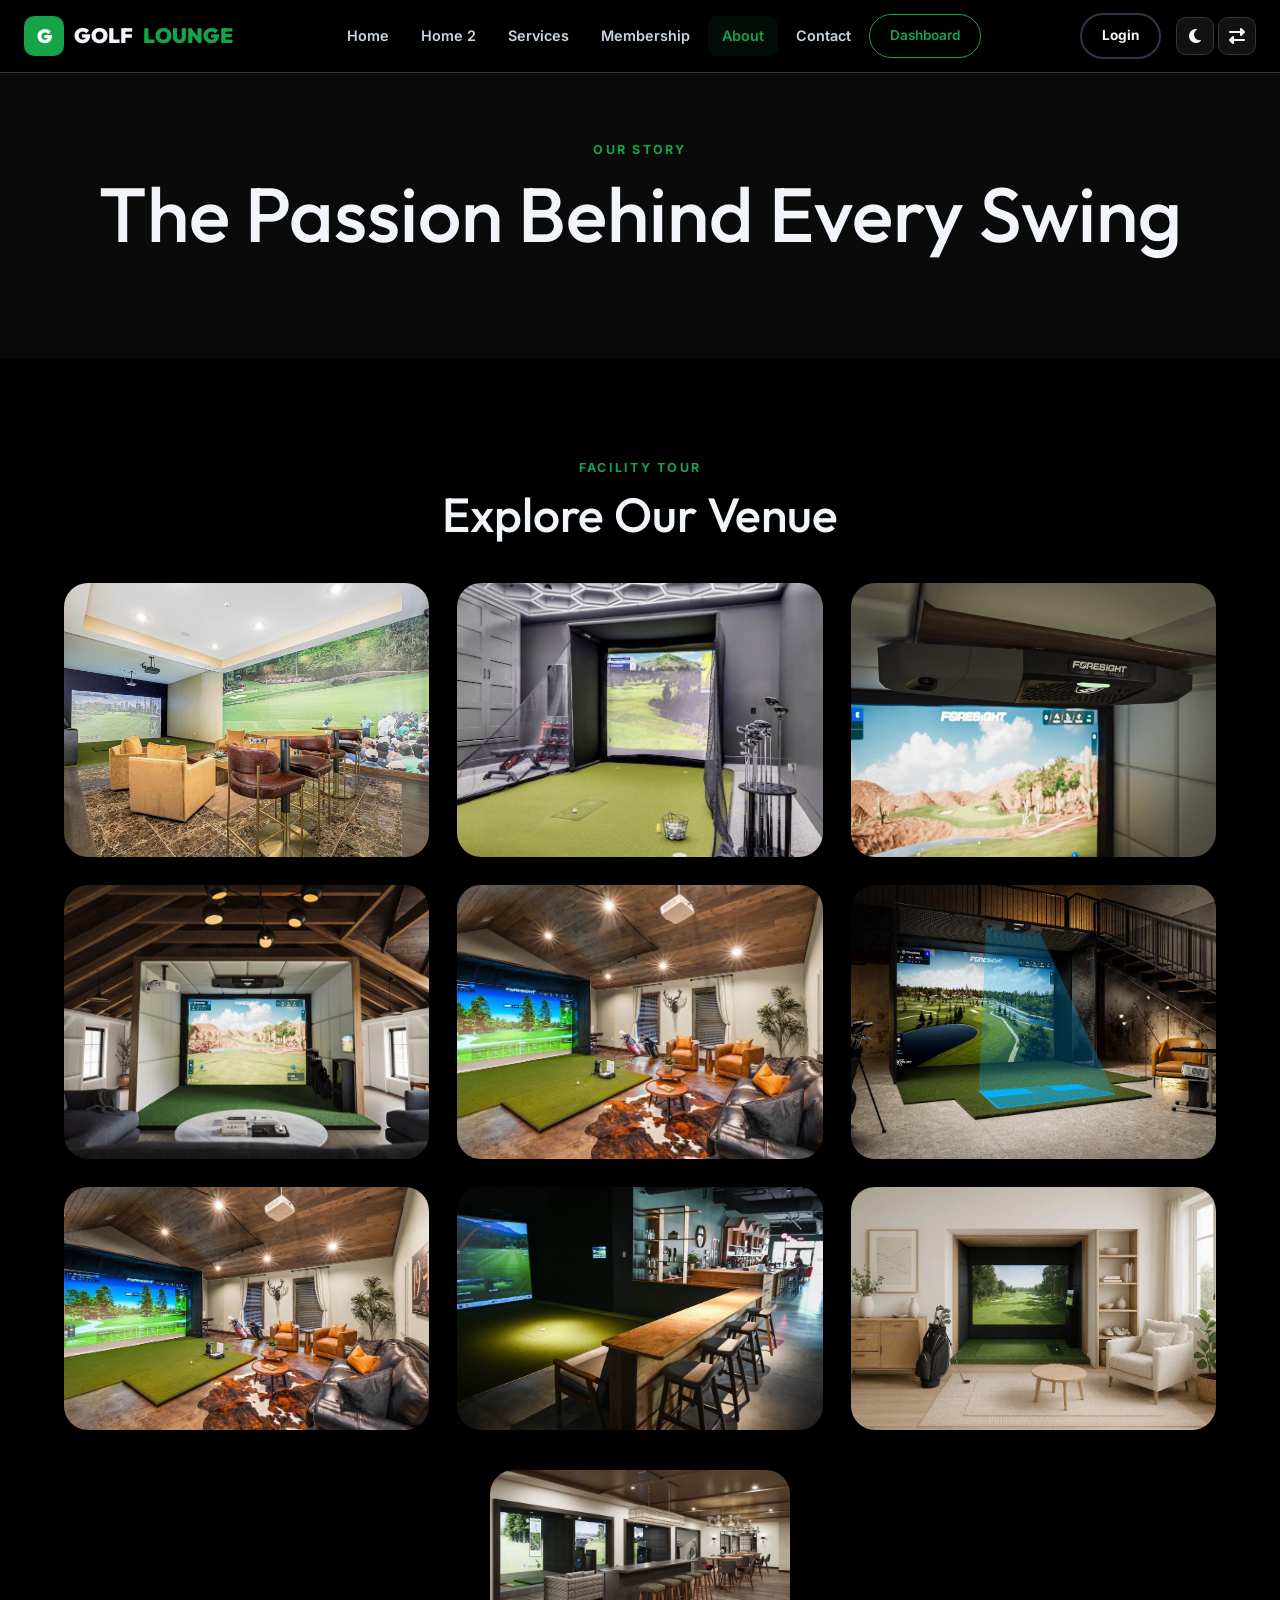
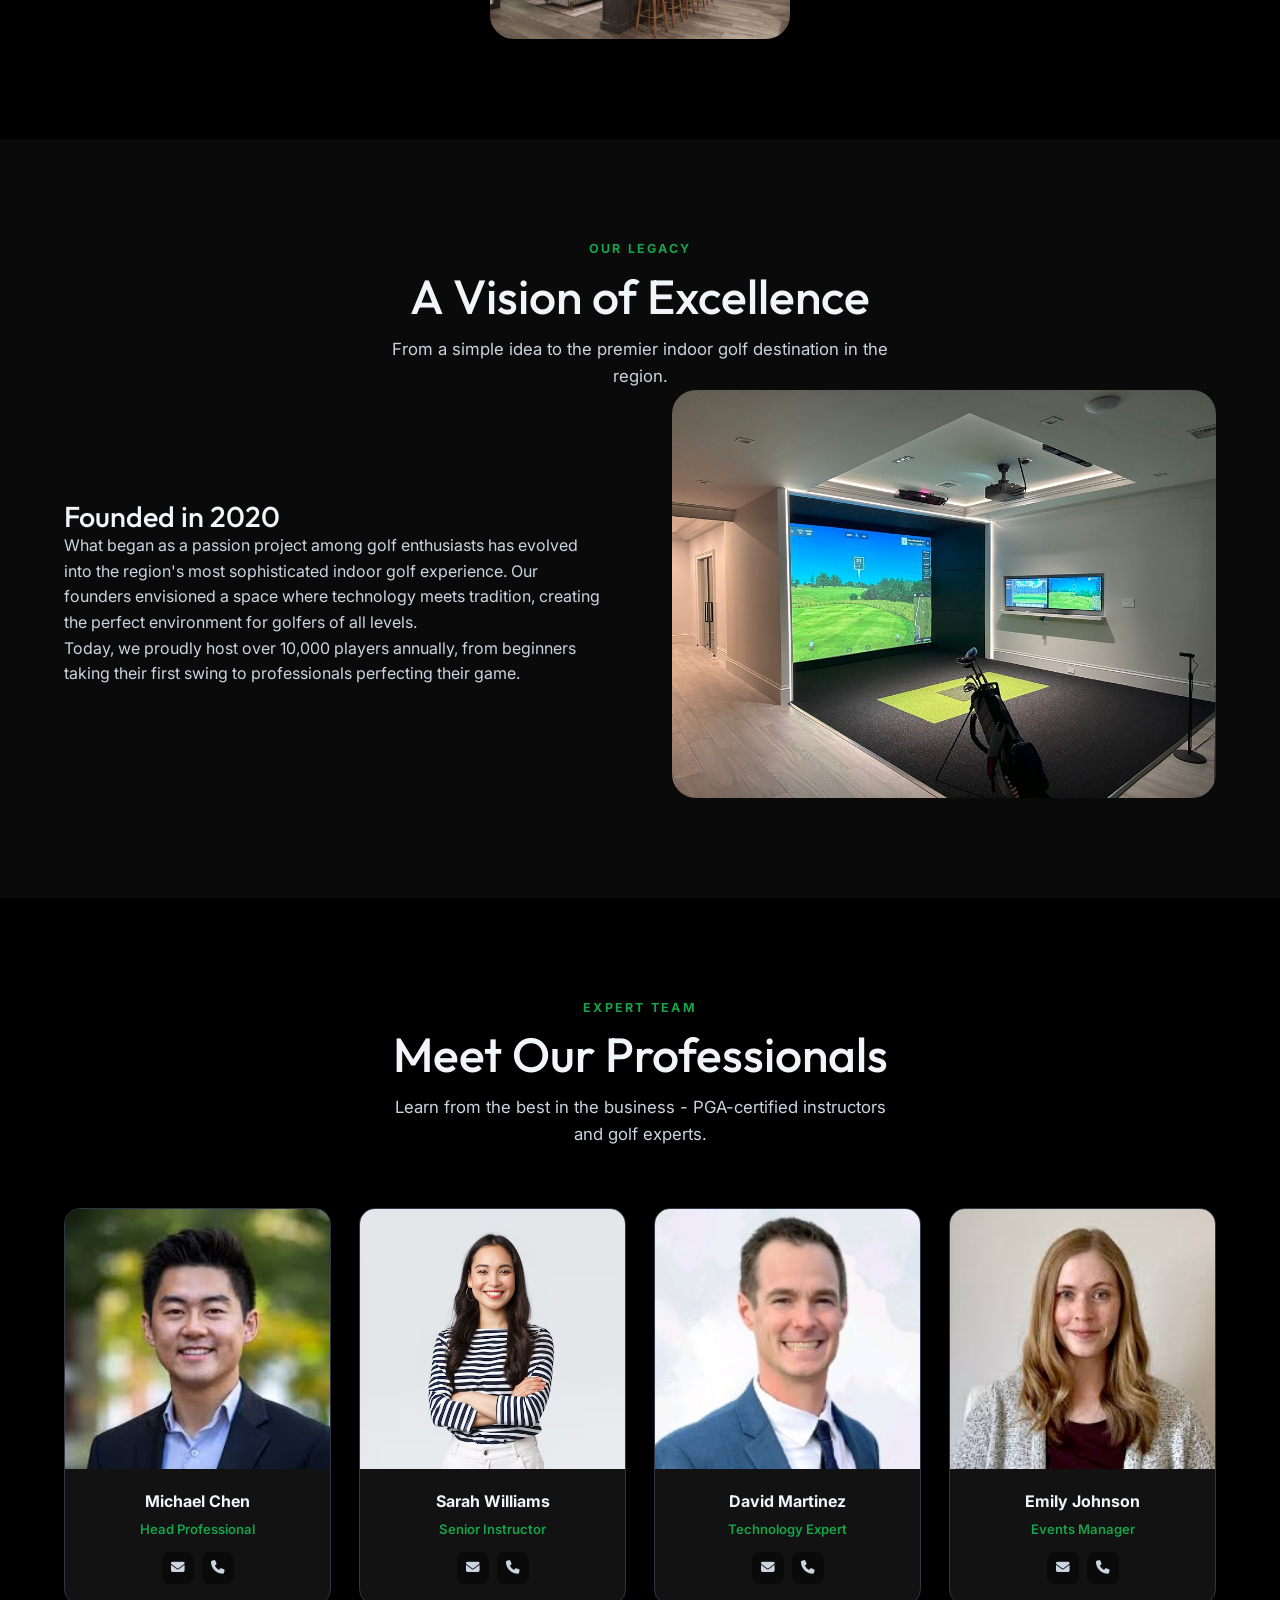
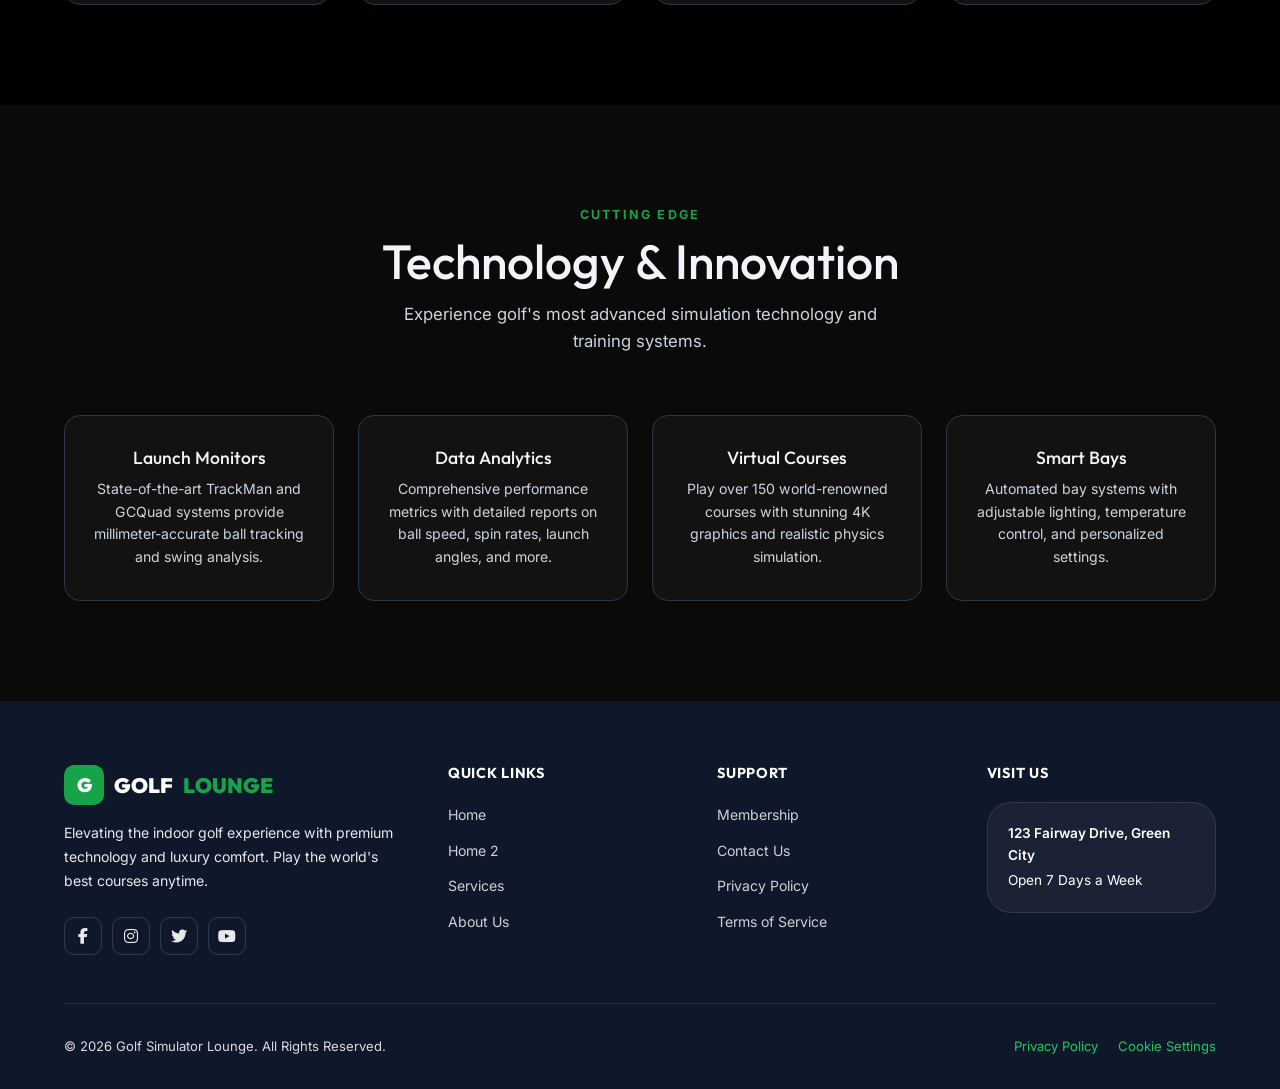
==== commit 115e6b14: "c" ====
--- a/about.html
+++ b/about.html
@@ -47,7 +47,7 @@
                 </div>
                 <div class="nav-icons">
                     <button class="icon-btn dark-toggle" title="Toggle Dark Mode"><i class="fa-solid fa-moon"></i></button>
-                    <button class="icon-btn rtl-toggle" title="Toggle RTL"><i class="fa-solid fa-language"></i></button>
+                    <button class="icon-btn rtl-toggle" title="Toggle RTL"><i class="fa-solid fa-right-left"></i></button>
                 </div>
                 <div class="hamburger">
                     <span></span>
@@ -71,7 +71,7 @@
             <a href="login.html" class="btn btn-secondary btn-full">Login</a>
             <div style="display: flex; gap: 8px; margin-top: 10px;">
                 <button class="icon-btn dark-toggle btn-full" style="flex: 1;"><i class="fa-solid fa-moon"></i> Theme</button>
-                <button class="icon-btn rtl-toggle btn-full" style="flex: 1;"><i class="fa-solid fa-language"></i> RTL</button>
+                <button class="icon-btn rtl-toggle btn-full" style="flex: 1;"><i class="fa-solid fa-right-left"></i> RTL</button>
             </div>
         </div>
     </div>
